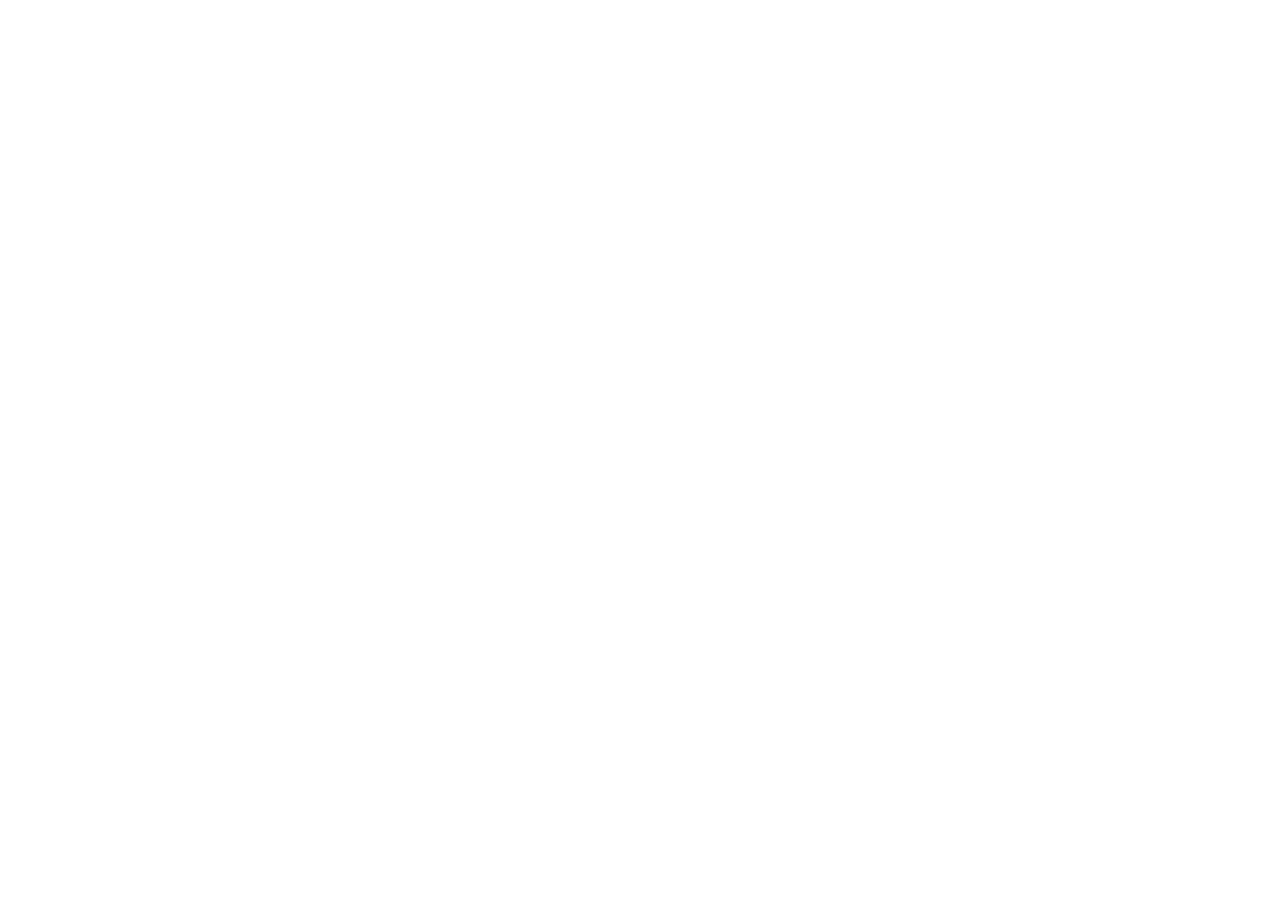
==== index.html @ 259b8354 "初始化文件" ====
<!DOCTYPE html>
<html lang="en">
<head>
    <meta charset="UTF-8">
    <meta http-equiv="X-UA-Compatible" content="IE=edge">
    <meta name="viewport" content="width=device-width, initial-scale=1.0">
    <title>大事件首页</title>
</head>
<body>
    
</body>
</html>
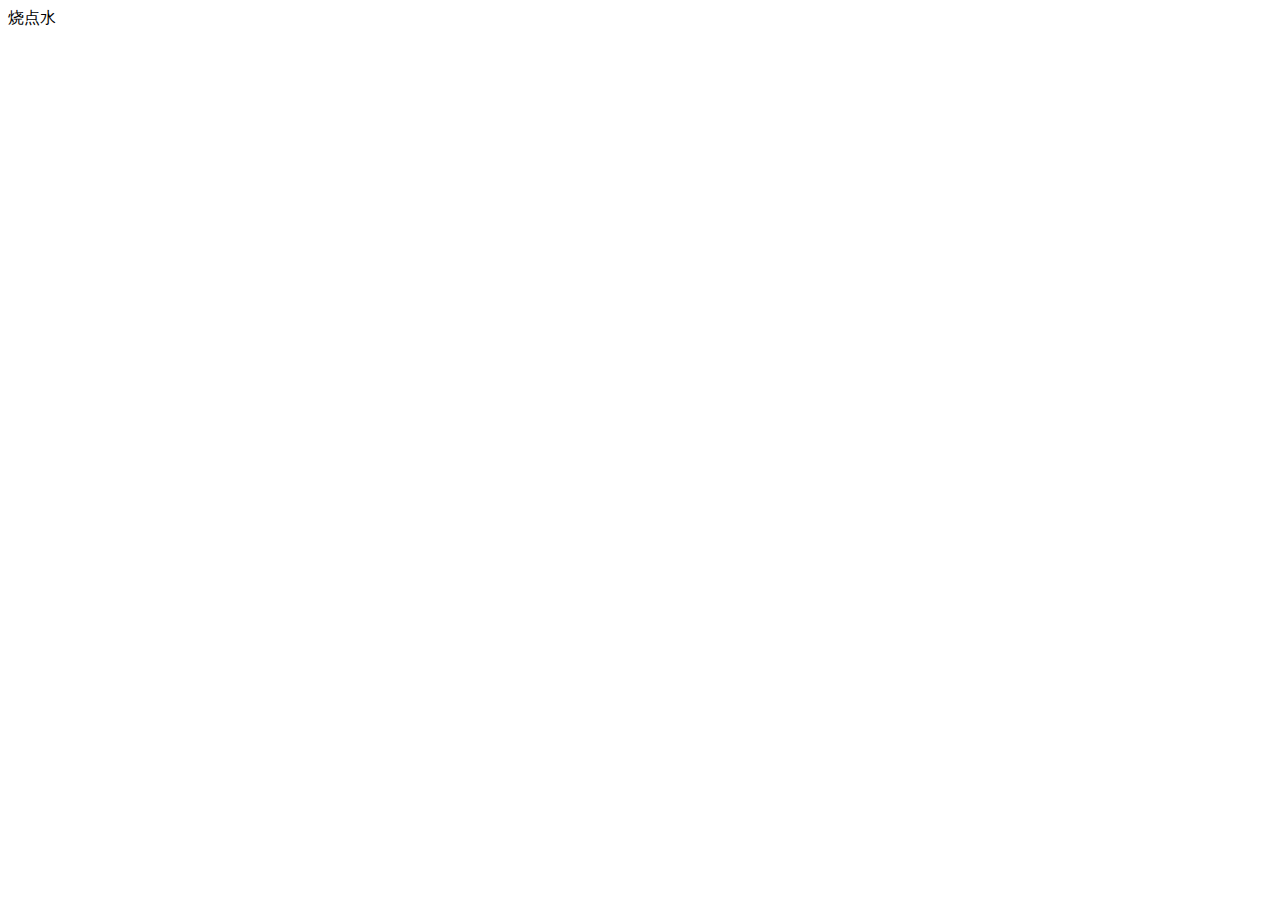
==== commit 0a8c9e74: "我的登录注册功能做完了" ====
--- a/index.html
+++ b/index.html
@@ -7,6 +7,6 @@
     <title>大事件首页</title>
 </head>
 <body>
-    
+    烧点水
 </body>
 </html>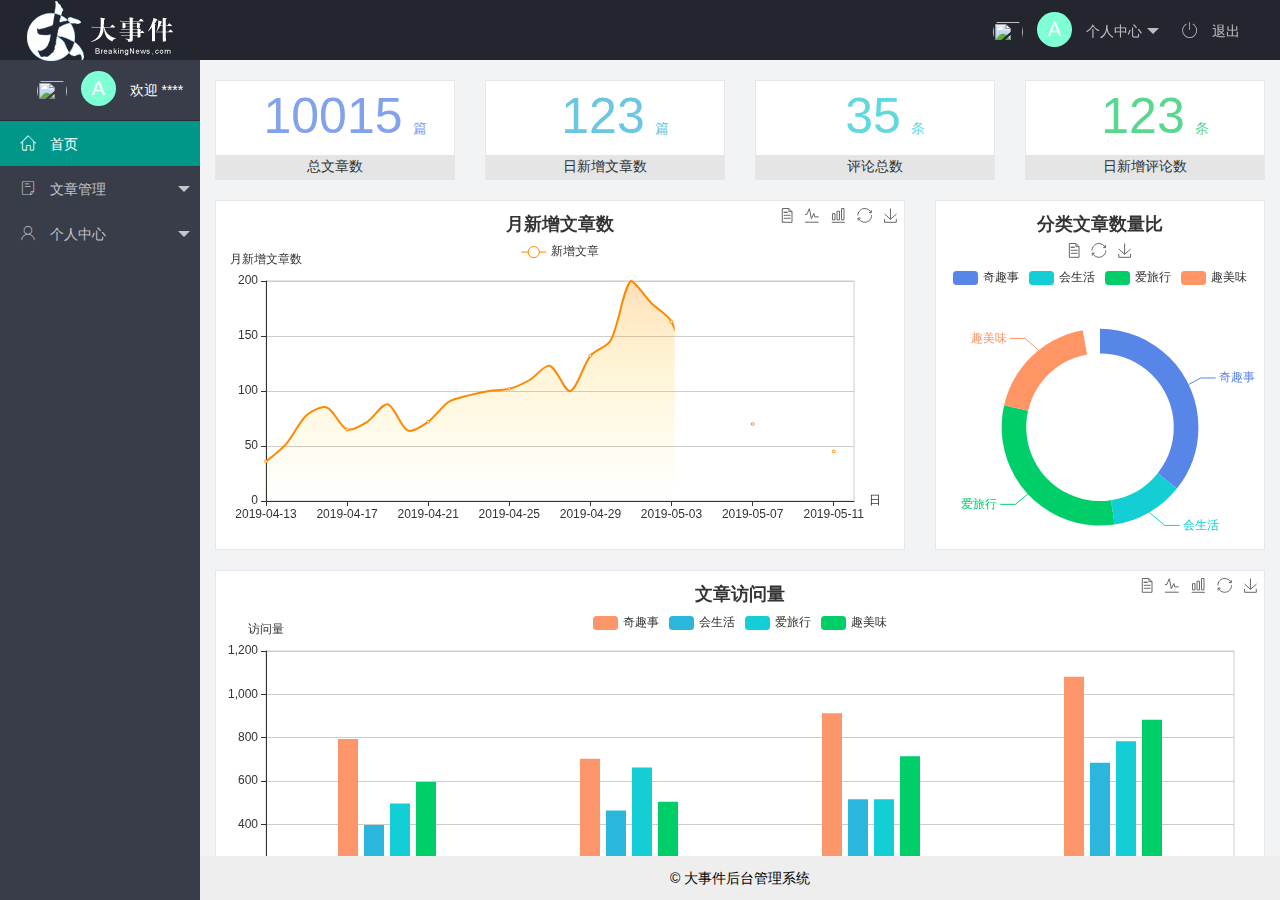
==== commit d4bba116: "我的首页功能做完了" ====
--- a/index.html
+++ b/index.html
@@ -1,12 +1,110 @@
 <!DOCTYPE html>
 <html lang="en">
+
 <head>
     <meta charset="UTF-8">
     <meta http-equiv="X-UA-Compatible" content="IE=edge">
     <meta name="viewport" content="width=device-width, initial-scale=1.0">
     <title>大事件首页</title>
+    <!-- 引入本地的layui的CSS -->
+    <link rel="stylesheet" href="/assets/lib/layui/css/layui.css" />
+    <!-- 引入index.css -->
+    <link rel="stylesheet" href="/assets/css/index.css" />
+    <!-- 引入图标字体库 -->
+    <link rel="stylesheet" href="/assets/fonts/iconfont.css">
 </head>
+
 <body>
-    烧点水
+    <div class="layui-layout layui-layout-admin">
+        <div class="layui-header">
+            <div class="layui-logo layui-hide-xs">
+                <img src="/assets/images/logo.png" alt="">
+            </div>
+            <!-- 头部区域（可配合layui 已有的水平导航） -->
+            <ul class="layui-nav layui-layout-right">
+                <li class="layui-nav-item layui-hide layui-show-md-inline-block">
+                    <a href="javascript:;" class="user_info">
+                        <img src="//tva1.sinaimg.cn/crop.0.0.118.118.180/5db11ff4gw1e77d3nqrv8j203b03cweg.jpg"
+                            class="layui-nav-img">
+                        <span class="text_avatar">A</span>
+                        个人中心
+                    </a>
+                    <dl class="layui-nav-child">
+                        <dd><a href="">基本资料</a></dd>
+                        <dd><a href="">更换头像</a></dd>
+                        <dd><a href="">重置密码</a></dd>
+                    </dl>
+                </li>
+                <li class="layui-nav-item" lay-header-event="menuRight" lay-unselect>
+                    <a href="javascript:;" id="btnLogout">
+                        <span class="iconfont icon-tuichu"></span>
+                        退出
+                    </a>
+                </li>
+            </ul>
+        </div>
+<!-- 下方区域 -->
+        <div class="layui-side layui-bg-black">
+            <div class="layui-side-scroll">
+                <div href="javascript:;" class="user_info">
+                    <img src="//tva1.sinaimg.cn/crop.0.0.118.118.180/5db11ff4gw1e77d3nqrv8j203b03cweg.jpg"
+                        class="layui-nav-img">
+                    <span class="text_avatar">A</span>
+                    <span id="welcome">欢迎 ****</span>
+                </div>
+                <!-- 左侧导航区域（可配合layui已有的垂直导航） -->
+                <ul class="layui-nav layui-nav-tree" lay-shrink="all" lay-filter="test">
+                    
+                    <li class="layui-nav-item layui-this">
+                        <a href="javascript:;">
+                            <span class="iconfont icon-home"></span> 
+                            首页
+                        </a>
+                    </li>
+                    <li class="layui-nav-item">
+                        <a class="" href="javascript:;">
+                            <span class="iconfont icon-16"></span>
+                             文章管理</a>
+                        <dl class="layui-nav-child">
+                            <dd><a href="javascript:;"><i class="layui-icon layui-icon-app"></i>文章类别</a></dd>
+                            <dd><a href="javascript:;"><i class="layui-icon layui-icon-app"></i>文章列表</a></dd>
+                            <dd><a href="javascript:;"><i class="layui-icon layui-icon-app"></i>发布文章</a></dd>
+                        </dl>
+                    </li>
+                    <li class="layui-nav-item">
+                        <a href="javascript:;">
+                            <span class="iconfont icon-user"></span>
+                            个人中心
+                        </a>
+                        <dl class="layui-nav-child">
+                            <dd><a href="javascript:;">
+                                <i class="layui-icon layui-icon-app"></i>
+                                基本资料</a></dd>
+                            <dd><a href="javascript:;"><i class="layui-icon layui-icon-app"></i>更换头像</a></dd>
+                            <dd><a href=""><i class="layui-icon layui-icon-app"></i>重置密码</a></dd>
+                        </dl>
+                    </li>
+                </ul>
+            </div>
+        </div>
+
+        <div class="layui-body">
+            <!-- 内容主体区域 -->
+            <iframe name="fm" src="/home/dashboard.html" frameborder="0"></iframe>
+        </div>
+
+        <div class="layui-footer">
+            <!-- 底部固定区域 -->
+            © 大事件后台管理系统
+        </div>
+    </div>
 </body>
+<!-- 引入jqery -->
+<script src="/assets/lib/jquery.js"></script>
+<!-- 引入baseAPI -->
+<script src="/assets/js/baseAPI.js"></script>
+<!-- 引入layui的js -->
+<script src="/assets/lib/layui/layui.all.js"></script>
+<!-- 引入index.js文件 -->
+<script src="/assets/js/index.js"></script>
 </html>--- a/assets/lib/layui/css/layui.css
+++ b/assets/lib/layui/css/layui.css
@@ -0,0 +1,2 @@
+/** layui-v2.5.5 MIT License By https://www.layui.com */
+ .layui-inline,img{display:inline-block;vertical-align:middle}h1,h2,h3,h4,h5,h6{font-weight:400}.layui-edge,.layui-header,.layui-inline,.layui-main{position:relative}.layui-body,.layui-edge,.layui-elip{overflow:hidden}.layui-btn,.layui-edge,.layui-inline,img{vertical-align:middle}.layui-btn,.layui-disabled,.layui-icon,.layui-unselect{-moz-user-select:none;-webkit-user-select:none;-ms-user-select:none}.layui-elip,.layui-form-checkbox span,.layui-form-pane .layui-form-label{text-overflow:ellipsis;white-space:nowrap}.layui-breadcrumb,.layui-tree-btnGroup{visibility:hidden}blockquote,body,button,dd,div,dl,dt,form,h1,h2,h3,h4,h5,h6,input,li,ol,p,pre,td,textarea,th,ul{margin:0;padding:0;-webkit-tap-highlight-color:rgba(0,0,0,0)}a:active,a:hover{outline:0}img{border:none}li{list-style:none}table{border-collapse:collapse;border-spacing:0}h4,h5,h6{font-size:100%}button,input,optgroup,option,select,textarea{font-family:inherit;font-size:inherit;font-style:inherit;font-weight:inherit;outline:0}pre{white-space:pre-wrap;white-space:-moz-pre-wrap;white-space:-pre-wrap;white-space:-o-pre-wrap;word-wrap:break-word}body{line-height:24px;font:14px Helvetica Neue,Helvetica,PingFang SC,Tahoma,Arial,sans-serif}hr{height:1px;margin:10px 0;border:0;clear:both}a{color:#333;text-decoration:none}a:hover{color:#777}a cite{font-style:normal;*cursor:pointer}.layui-border-box,.layui-border-box *{box-sizing:border-box}.layui-box,.layui-box *{box-sizing:content-box}.layui-clear{clear:both;*zoom:1}.layui-clear:after{content:'\20';clear:both;*zoom:1;display:block;height:0}.layui-inline{*display:inline;*zoom:1}.layui-edge{display:inline-block;width:0;height:0;border-width:6px;border-style:dashed;border-color:transparent}.layui-edge-top{top:-4px;border-bottom-color:#999;border-bottom-style:solid}.layui-edge-right{border-left-color:#999;border-left-style:solid}.layui-edge-bottom{top:2px;border-top-color:#999;border-top-style:solid}.layui-edge-left{border-right-color:#999;border-right-style:solid}.layui-disabled,.layui-disabled:hover{color:#d2d2d2!important;cursor:not-allowed!important}.layui-circle{border-radius:100%}.layui-show{display:block!important}.layui-hide{display:none!important}@font-face{font-family:layui-icon;src:url(../font/iconfont.eot?v=250);src:url(../font/iconfont.eot?v=250#iefix) format('embedded-opentype'),url(../font/iconfont.woff2?v=250) format('woff2'),url(../font/iconfont.woff?v=250) format('woff'),url(../font/iconfont.ttf?v=250) format('truetype'),url(../font/iconfont.svg?v=250#layui-icon) format('svg')}.layui-icon{font-family:layui-icon!important;font-size:16px;font-style:normal;-webkit-font-smoothing:antialiased;-moz-osx-font-smoothing:grayscale}.layui-icon-reply-fill:before{content:"\e611"}.layui-icon-set-fill:before{content:"\e614"}.layui-icon-menu-fill:before{content:"\e60f"}.layui-icon-search:before{content:"\e615"}.layui-icon-share:before{content:"\e641"}.layui-icon-set-sm:before{content:"\e620"}.layui-icon-engine:before{content:"\e628"}.layui-icon-close:before{content:"\1006"}.layui-icon-close-fill:before{content:"\1007"}.layui-icon-chart-screen:before{content:"\e629"}.layui-icon-star:before{content:"\e600"}.layui-icon-circle-dot:before{content:"\e617"}.layui-icon-chat:before{content:"\e606"}.layui-icon-release:before{content:"\e609"}.layui-icon-list:before{content:"\e60a"}.layui-icon-chart:before{content:"\e62c"}.layui-icon-ok-circle:before{content:"\1005"}.layui-icon-layim-theme:before{content:"\e61b"}.layui-icon-table:before{content:"\e62d"}.layui-icon-right:before{content:"\e602"}.layui-icon-left:before{content:"\e603"}.layui-icon-cart-simple:before{content:"\e698"}.layui-icon-face-cry:before{content:"\e69c"}.layui-icon-face-smile:before{content:"\e6af"}.layui-icon-survey:before{content:"\e6b2"}.layui-icon-tree:before{content:"\e62e"}.layui-icon-upload-circle:before{content:"\e62f"}.layui-icon-add-circle:before{content:"\e61f"}.layui-icon-download-circle:before{content:"\e601"}.layui-icon-templeate-1:before{content:"\e630"}.layui-icon-util:before{content:"\e631"}.layui-icon-face-surprised:before{content:"\e664"}.layui-icon-edit:before{content:"\e642"}.layui-icon-speaker:before{content:"\e645"}.layui-icon-down:before{content:"\e61a"}.layui-icon-file:before{content:"\e621"}.layui-icon-layouts:before{content:"\e632"}.layui-icon-rate-half:before{content:"\e6c9"}.layui-icon-add-circle-fine:before{content:"\e608"}.layui-icon-prev-circle:before{content:"\e633"}.layui-icon-read:before{content:"\e705"}.layui-icon-404:before{content:"\e61c"}.layui-icon-carousel:before{content:"\e634"}.layui-icon-help:before{content:"\e607"}.layui-icon-code-circle:before{content:"\e635"}.layui-icon-water:before{content:"\e636"}.layui-icon-username:before{content:"\e66f"}.layui-icon-find-fill:before{content:"\e670"}.layui-icon-about:before{content:"\e60b"}.layui-icon-location:before{content:"\e715"}.layui-icon-up:before{content:"\e619"}.layui-icon-pause:before{content:"\e651"}.layui-icon-date:before{content:"\e637"}.layui-icon-layim-uploadfile:before{content:"\e61d"}.layui-icon-delete:before{content:"\e640"}.layui-icon-play:before{content:"\e652"}.layui-icon-top:before{content:"\e604"}.layui-icon-friends:before{content:"\e612"}.layui-icon-refresh-3:before{content:"\e9aa"}.layui-icon-ok:before{content:"\e605"}.layui-icon-layer:before{content:"\e638"}.layui-icon-face-smile-fine:before{content:"\e60c"}.layui-icon-dollar:before{content:"\e659"}.layui-icon-group:before{content:"\e613"}.layui-icon-layim-download:before{content:"\e61e"}.layui-icon-picture-fine:before{content:"\e60d"}.layui-icon-link:before{content:"\e64c"}.layui-icon-diamond:before{content:"\e735"}.layui-icon-log:before{content:"\e60e"}.layui-icon-rate-solid:before{content:"\e67a"}.layui-icon-fonts-del:before{content:"\e64f"}.layui-icon-unlink:before{content:"\e64d"}.layui-icon-fonts-clear:before{content:"\e639"}.layui-icon-triangle-r:before{content:"\e623"}.layui-icon-circle:before{content:"\e63f"}.layui-icon-radio:before{content:"\e643"}.layui-icon-align-center:before{content:"\e647"}.layui-icon-align-right:before{content:"\e648"}.layui-icon-align-left:before{content:"\e649"}.layui-icon-loading-1:before{content:"\e63e"}.layui-icon-return:before{content:"\e65c"}.layui-icon-fonts-strong:before{content:"\e62b"}.layui-icon-upload:before{content:"\e67c"}.layui-icon-dialogue:before{content:"\e63a"}.layui-icon-video:before{content:"\e6ed"}.layui-icon-headset:before{content:"\e6fc"}.layui-icon-cellphone-fine:before{content:"\e63b"}.layui-icon-add-1:before{content:"\e654"}.layui-icon-face-smile-b:before{content:"\e650"}.layui-icon-fonts-html:before{content:"\e64b"}.layui-icon-form:before{content:"\e63c"}.layui-icon-cart:before{content:"\e657"}.layui-icon-camera-fill:before{content:"\e65d"}.layui-icon-tabs:before{content:"\e62a"}.layui-icon-fonts-code:before{content:"\e64e"}.layui-icon-fire:before{content:"\e756"}.layui-icon-set:before{content:"\e716"}.layui-icon-fonts-u:before{content:"\e646"}.layui-icon-triangle-d:before{content:"\e625"}.layui-icon-tips:before{content:"\e702"}.layui-icon-picture:before{content:"\e64a"}.layui-icon-more-vertical:before{content:"\e671"}.layui-icon-flag:before{content:"\e66c"}.layui-icon-loading:before{content:"\e63d"}.layui-icon-fonts-i:before{content:"\e644"}.layui-icon-refresh-1:before{content:"\e666"}.layui-icon-rmb:before{content:"\e65e"}.layui-icon-home:before{content:"\e68e"}.layui-icon-user:before{content:"\e770"}.layui-icon-notice:before{content:"\e667"}.layui-icon-login-weibo:before{content:"\e675"}.layui-icon-voice:before{content:"\e688"}.layui-icon-upload-drag:before{content:"\e681"}.layui-icon-login-qq:before{content:"\e676"}.layui-icon-snowflake:before{content:"\e6b1"}.layui-icon-file-b:before{content:"\e655"}.layui-icon-template:before{content:"\e663"}.layui-icon-auz:before{content:"\e672"}.layui-icon-console:before{content:"\e665"}.layui-icon-app:before{content:"\e653"}.layui-icon-prev:before{content:"\e65a"}.layui-icon-website:before{content:"\e7ae"}.layui-icon-next:before{content:"\e65b"}.layui-icon-component:before{content:"\e857"}.layui-icon-more:before{content:"\e65f"}.layui-icon-login-wechat:before{content:"\e677"}.layui-icon-shrink-right:before{content:"\e668"}.layui-icon-spread-left:before{content:"\e66b"}.layui-icon-camera:before{content:"\e660"}.layui-icon-note:before{content:"\e66e"}.layui-icon-refresh:before{content:"\e669"}.layui-icon-female:before{content:"\e661"}.layui-icon-male:before{content:"\e662"}.layui-icon-password:before{content:"\e673"}.layui-icon-senior:before{content:"\e674"}.layui-icon-theme:before{content:"\e66a"}.layui-icon-tread:before{content:"\e6c5"}.layui-icon-praise:before{content:"\e6c6"}.layui-icon-star-fill:before{content:"\e658"}.layui-icon-rate:before{content:"\e67b"}.layui-icon-template-1:before{content:"\e656"}.layui-icon-vercode:before{content:"\e679"}.layui-icon-cellphone:before{content:"\e678"}.layui-icon-screen-full:before{content:"\e622"}.layui-icon-screen-restore:before{content:"\e758"}.layui-icon-cols:before{content:"\e610"}.layui-icon-export:before{content:"\e67d"}.layui-icon-print:before{content:"\e66d"}.layui-icon-slider:before{content:"\e714"}.layui-icon-addition:before{content:"\e624"}.layui-icon-subtraction:before{content:"\e67e"}.layui-icon-service:before{content:"\e626"}.layui-icon-transfer:before{content:"\e691"}.layui-main{width:1140px;margin:0 auto}.layui-header{z-index:1000;height:60px}.layui-header a:hover{transition:all .5s;-webkit-transition:all .5s}.layui-side{position:fixed;left:0;top:0;bottom:0;z-index:999;width:200px;overflow-x:hidden}.layui-side-scroll{position:relative;width:220px;height:100%;overflow-x:hidden}.layui-body{position:absolute;left:200px;right:0;top:0;bottom:0;z-index:998;width:auto;overflow-y:auto;box-sizing:border-box}.layui-layout-body{overflow:hidden}.layui-layout-admin .layui-header{background-color:#23262E}.layui-layout-admin .layui-side{top:60px;width:200px;overflow-x:hidden}.layui-layout-admin .layui-body{position:fixed;top:60px;bottom:44px}.layui-layout-admin .layui-main{width:auto;margin:0 15px}.layui-layout-admin .layui-footer{position:fixed;left:200px;right:0;bottom:0;height:44px;line-height:44px;padding:0 15px;background-color:#eee}.layui-layout-admin .layui-logo{position:absolute;left:0;top:0;width:200px;height:100%;line-height:60px;text-align:center;color:#009688;font-size:16px}.layui-layout-admin .layui-header .layui-nav{background:0 0}.layui-layout-left{position:absolute!important;left:200px;top:0}.layui-layout-right{position:absolute!important;right:0;top:0}.layui-container{position:relative;margin:0 auto;padding:0 15px;box-sizing:border-box}.layui-fluid{position:relative;margin:0 auto;padding:0 15px}.layui-row:after,.layui-row:before{content:'';display:block;clear:both}.layui-col-lg1,.layui-col-lg10,.layui-col-lg11,.layui-col-lg12,.layui-col-lg2,.layui-col-lg3,.layui-col-lg4,.layui-col-lg5,.layui-col-lg6,.layui-col-lg7,.layui-col-lg8,.layui-col-lg9,.layui-col-md1,.layui-col-md10,.layui-col-md11,.layui-col-md12,.layui-col-md2,.layui-col-md3,.layui-col-md4,.layui-col-md5,.layui-col-md6,.layui-col-md7,.layui-col-md8,.layui-col-md9,.layui-col-sm1,.layui-col-sm10,.layui-col-sm11,.layui-col-sm12,.layui-col-sm2,.layui-col-sm3,.layui-col-sm4,.layui-col-sm5,.layui-col-sm6,.layui-col-sm7,.layui-col-sm8,.layui-col-sm9,.layui-col-xs1,.layui-col-xs10,.layui-col-xs11,.layui-col-xs12,.layui-col-xs2,.layui-col-xs3,.layui-col-xs4,.layui-col-xs5,.layui-col-xs6,.layui-col-xs7,.layui-col-xs8,.layui-col-xs9{position:relative;display:block;box-sizing:border-box}.layui-col-xs1,.layui-col-xs10,.layui-col-xs11,.layui-col-xs12,.layui-col-xs2,.layui-col-xs3,.layui-col-xs4,.layui-col-xs5,.layui-col-xs6,.layui-col-xs7,.layui-col-xs8,.layui-col-xs9{float:left}.layui-col-xs1{width:8.33333333%}.layui-col-xs2{width:16.66666667%}.layui-col-xs3{width:25%}.layui-col-xs4{width:33.33333333%}.layui-col-xs5{width:41.66666667%}.layui-col-xs6{width:50%}.layui-col-xs7{width:58.33333333%}.layui-col-xs8{width:66.66666667%}.layui-col-xs9{width:75%}.layui-col-xs10{width:83.33333333%}.layui-col-xs11{width:91.66666667%}.layui-col-xs12{width:100%}.layui-col-xs-offset1{margin-left:8.33333333%}.layui-col-xs-offset2{margin-left:16.66666667%}.layui-col-xs-offset3{margin-left:25%}.layui-col-xs-offset4{margin-left:33.33333333%}.layui-col-xs-offset5{margin-left:41.66666667%}.layui-col-xs-offset6{margin-left:50%}.layui-col-xs-offset7{margin-left:58.33333333%}.layui-col-xs-offset8{margin-left:66.66666667%}.layui-col-xs-offset9{margin-left:75%}.layui-col-xs-offset10{margin-left:83.33333333%}.layui-col-xs-offset11{margin-left:91.66666667%}.layui-col-xs-offset12{margin-left:100%}@media screen and (max-width:768px){.layui-hide-xs{display:none!important}.layui-show-xs-block{display:block!important}.layui-show-xs-inline{display:inline!important}.layui-show-xs-inline-block{display:inline-block!important}}@media screen and (min-width:768px){.layui-container{width:750px}.layui-hide-sm{display:none!important}.layui-show-sm-block{display:block!important}.layui-show-sm-inline{display:inline!important}.layui-show-sm-inline-block{display:inline-block!important}.layui-col-sm1,.layui-col-sm10,.layui-col-sm11,.layui-col-sm12,.layui-col-sm2,.layui-col-sm3,.layui-col-sm4,.layui-col-sm5,.layui-col-sm6,.layui-col-sm7,.layui-col-sm8,.layui-col-sm9{float:left}.layui-col-sm1{width:8.33333333%}.layui-col-sm2{width:16.66666667%}.layui-col-sm3{width:25%}.layui-col-sm4{width:33.33333333%}.layui-col-sm5{width:41.66666667%}.layui-col-sm6{width:50%}.layui-col-sm7{width:58.33333333%}.layui-col-sm8{width:66.66666667%}.layui-col-sm9{width:75%}.layui-col-sm10{width:83.33333333%}.layui-col-sm11{width:91.66666667%}.layui-col-sm12{width:100%}.layui-col-sm-offset1{margin-left:8.33333333%}.layui-col-sm-offset2{margin-left:16.66666667%}.layui-col-sm-offset3{margin-left:25%}.layui-col-sm-offset4{margin-left:33.33333333%}.layui-col-sm-offset5{margin-left:41.66666667%}.layui-col-sm-offset6{margin-left:50%}.layui-col-sm-offset7{margin-left:58.33333333%}.layui-col-sm-offset8{margin-left:66.66666667%}.layui-col-sm-offset9{margin-left:75%}.layui-col-sm-offset10{margin-left:83.33333333%}.layui-col-sm-offset11{margin-left:91.66666667%}.layui-col-sm-offset12{margin-left:100%}}@media screen and (min-width:992px){.layui-container{width:970px}.layui-hide-md{display:none!important}.layui-show-md-block{display:block!important}.layui-show-md-inline{display:inline!important}.layui-show-md-inline-block{display:inline-block!important}.layui-col-md1,.layui-col-md10,.layui-col-md11,.layui-col-md12,.layui-col-md2,.layui-col-md3,.layui-col-md4,.layui-col-md5,.layui-col-md6,.layui-col-md7,.layui-col-md8,.layui-col-md9{float:left}.layui-col-md1{width:8.33333333%}.layui-col-md2{width:16.66666667%}.layui-col-md3{width:25%}.layui-col-md4{width:33.33333333%}.layui-col-md5{width:41.66666667%}.layui-col-md6{width:50%}.layui-col-md7{width:58.33333333%}.layui-col-md8{width:66.66666667%}.layui-col-md9{width:75%}.layui-col-md10{width:83.33333333%}.layui-col-md11{width:91.66666667%}.layui-col-md12{width:100%}.layui-col-md-offset1{margin-left:8.33333333%}.layui-col-md-offset2{margin-left:16.66666667%}.layui-col-md-offset3{margin-left:25%}.layui-col-md-offset4{margin-left:33.33333333%}.layui-col-md-offset5{margin-left:41.66666667%}.layui-col-md-offset6{margin-left:50%}.layui-col-md-offset7{margin-left:58.33333333%}.layui-col-md-offset8{margin-left:66.66666667%}.layui-col-md-offset9{margin-left:75%}.layui-col-md-offset10{margin-left:83.33333333%}.layui-col-md-offset11{margin-left:91.66666667%}.layui-col-md-offset12{margin-left:100%}}@media screen and (min-width:1200px){.layui-container{width:1170px}.layui-hide-lg{display:none!important}.layui-show-lg-block{display:block!important}.layui-show-lg-inline{display:inline!important}.layui-show-lg-inline-block{display:inline-block!important}.layui-col-lg1,.layui-col-lg10,.layui-col-lg11,.layui-col-lg12,.layui-col-lg2,.layui-col-lg3,.layui-col-lg4,.layui-col-lg5,.layui-col-lg6,.layui-col-lg7,.layui-col-lg8,.layui-col-lg9{float:left}.layui-col-lg1{width:8.33333333%}.layui-col-lg2{width:16.66666667%}.layui-col-lg3{width:25%}.layui-col-lg4{width:33.33333333%}.layui-col-lg5{width:41.66666667%}.layui-col-lg6{width:50%}.layui-col-lg7{width:58.33333333%}.layui-col-lg8{width:66.66666667%}.layui-col-lg9{width:75%}.layui-col-lg10{width:83.33333333%}.layui-col-lg11{width:91.66666667%}.layui-col-lg12{width:100%}.layui-col-lg-offset1{margin-left:8.33333333%}.layui-col-lg-offset2{margin-left:16.66666667%}.layui-col-lg-offset3{margin-left:25%}.layui-col-lg-offset4{margin-left:33.33333333%}.layui-col-lg-offset5{margin-left:41.66666667%}.layui-col-lg-offset6{margin-left:50%}.layui-col-lg-offset7{margin-left:58.33333333%}.layui-col-lg-offset8{margin-left:66.66666667%}.layui-col-lg-offset9{margin-left:75%}.layui-col-lg-offset10{margin-left:83.33333333%}.layui-col-lg-offset11{margin-left:91.66666667%}.layui-col-lg-offset12{margin-left:100%}}.layui-col-space1{margin:-.5px}.layui-col-space1>*{padding:.5px}.layui-col-space3{margin:-1.5px}.layui-col-space3>*{padding:1.5px}.layui-col-space5{margin:-2.5px}.layui-col-space5>*{padding:2.5px}.layui-col-space8{margin:-3.5px}.layui-col-space8>*{padding:3.5px}.layui-col-space10{margin:-5px}.layui-col-space10>*{padding:5px}.layui-col-space12{margin:-6px}.layui-col-space12>*{padding:6px}.layui-col-space15{margin:-7.5px}.layui-col-space15>*{padding:7.5px}.layui-col-space18{margin:-9px}.layui-col-space18>*{padding:9px}.layui-col-space20{margin:-10px}.layui-col-space20>*{padding:10px}.layui-col-space22{margin:-11px}.layui-col-space22>*{padding:11px}.layui-col-space25{margin:-12.5px}.layui-col-space25>*{padding:12.5px}.layui-col-space30{margin:-15px}.layui-col-space30>*{padding:15px}.layui-btn,.layui-input,.layui-select,.layui-textarea,.layui-upload-button{outline:0;-webkit-appearance:none;transition:all .3s;-webkit-transition:all .3s;box-sizing:border-box}.layui-elem-quote{margin-bottom:10px;padding:15px;line-height:22px;border-left:5px solid #009688;border-radius:0 2px 2px 0;background-color:#f2f2f2}.layui-quote-nm{border-style:solid;border-width:1px 1px 1px 5px;background:0 0}.layui-elem-field{margin-bottom:10px;padding:0;border-width:1px;border-style:solid}.layui-elem-field legend{margin-left:20px;padding:0 10px;font-size:20px;font-weight:300}.layui-field-title{margin:10px 0 20px;border-width:1px 0 0}.layui-field-box{padding:10px 15px}.layui-field-title .layui-field-box{padding:10px 0}.layui-progress{position:relative;height:6px;border-radius:20px;background-color:#e2e2e2}.layui-progress-bar{position:absolute;left:0;top:0;width:0;max-width:100%;height:6px;border-radius:20px;text-align:right;background-color:#5FB878;transition:all .3s;-webkit-transition:all .3s}.layui-progress-big,.layui-progress-big .layui-progress-bar{height:18px;line-height:18px}.layui-progress-text{position:relative;top:-20px;line-height:18px;font-size:12px;color:#666}.layui-progress-big .layui-progress-text{position:static;padding:0 10px;color:#fff}.layui-collapse{border-width:1px;border-style:solid;border-radius:2px}.layui-colla-content,.layui-colla-item{border-top-width:1px;border-top-style:solid}.layui-colla-item:first-child{border-top:none}.layui-colla-title{position:relative;height:42px;line-height:42px;padding:0 15px 0 35px;color:#333;background-color:#f2f2f2;cursor:pointer;font-size:14px;overflow:hidden}.layui-colla-content{display:none;padding:10px 15px;line-height:22px;color:#666}.layui-colla-icon{position:absolute;left:15px;top:0;font-size:14px}.layui-card{margin-bottom:15px;border-radius:2px;background-color:#fff;box-shadow:0 1px 2px 0 rgba(0,0,0,.05)}.layui-card:last-child{margin-bottom:0}.layui-card-header{position:relative;height:42px;line-height:42px;padding:0 15px;border-bottom:1px solid #f6f6f6;color:#333;border-radius:2px 2px 0 0;font-size:14px}.layui-bg-black,.layui-bg-blue,.layui-bg-cyan,.layui-bg-green,.layui-bg-orange,.layui-bg-red{color:#fff!important}.layui-card-body{position:relative;padding:10px 15px;line-height:24px}.layui-card-body[pad15]{padding:15px}.layui-card-body[pad20]{padding:20px}.layui-card-body .layui-table{margin:5px 0}.layui-card .layui-tab{margin:0}.layui-panel-window{position:relative;padding:15px;border-radius:0;border-top:5px solid #E6E6E6;background-color:#fff}.layui-auxiliar-moving{position:fixed;left:0;right:0;top:0;bottom:0;width:100%;height:100%;background:0 0;z-index:9999999999}.layui-form-label,.layui-form-mid,.layui-form-select,.layui-input-block,.layui-input-inline,.layui-textarea{position:relative}.layui-bg-red{background-color:#FF5722!important}.layui-bg-orange{background-color:#FFB800!important}.layui-bg-green{background-color:#009688!important}.layui-bg-cyan{background-color:#2F4056!important}.layui-bg-blue{background-color:#1E9FFF!important}.layui-bg-black{background-color:#393D49!important}.layui-bg-gray{background-color:#eee!important;color:#666!important}.layui-badge-rim,.layui-colla-content,.layui-colla-item,.layui-collapse,.layui-elem-field,.layui-form-pane .layui-form-item[pane],.layui-form-pane .layui-form-label,.layui-input,.layui-layedit,.layui-layedit-tool,.layui-quote-nm,.layui-select,.layui-tab-bar,.layui-tab-card,.layui-tab-title,.layui-tab-title .layui-this:after,.layui-textarea{border-color:#e6e6e6}.layui-timeline-item:before,hr{background-color:#e6e6e6}.layui-text{line-height:22px;font-size:14px;color:#666}.layui-text h1,.layui-text h2,.layui-text h3{font-weight:500;color:#333}.layui-text h1{font-size:30px}.layui-text h2{font-size:24px}.layui-text h3{font-size:18px}.layui-text a:not(.layui-btn){color:#01AAED}.layui-text a:not(.layui-btn):hover{text-decoration:underline}.layui-text ul{padding:5px 0 5px 15px}.layui-text ul li{margin-top:5px;list-style-type:disc}.layui-text em,.layui-word-aux{color:#999!important;padding:0 5px!important}.layui-btn{display:inline-block;height:38px;line-height:38px;padding:0 18px;background-color:#009688;color:#fff;white-space:nowrap;text-align:center;font-size:14px;border:none;border-radius:2px;cursor:pointer}.layui-btn:hover{opacity:.8;filter:alpha(opacity=80);color:#fff}.layui-btn:active{opacity:1;filter:alpha(opacity=100)}.layui-btn+.layui-btn{margin-left:10px}.layui-btn-container{font-size:0}.layui-btn-container .layui-btn{margin-right:10px;margin-bottom:10px}.layui-btn-container .layui-btn+.layui-btn{margin-left:0}.layui-table .layui-btn-container .layui-btn{margin-bottom:9px}.layui-btn-radius{border-radius:100px}.layui-btn .layui-icon{margin-right:3px;font-size:18px;vertical-align:bottom;vertical-align:middle\9}.layui-btn-primary{border:1px solid #C9C9C9;background-color:#fff;color:#555}.layui-btn-primary:hover{border-color:#009688;color:#333}.layui-btn-normal{background-color:#1E9FFF}.layui-btn-warm{background-color:#FFB800}.layui-btn-danger{background-color:#FF5722}.layui-btn-checked{background-color:#5FB878}.layui-btn-disabled,.layui-btn-disabled:active,.layui-btn-disabled:hover{border:1px solid #e6e6e6;background-color:#FBFBFB;color:#C9C9C9;cursor:not-allowed;opacity:1}.layui-btn-lg{height:44px;line-height:44px;padding:0 25px;font-size:16px}.layui-btn-sm{height:30px;line-height:30px;padding:0 10px;font-size:12px}.layui-btn-sm i{font-size:16px!important}.layui-btn-xs{height:22px;line-height:22px;padding:0 5px;font-size:12px}.layui-btn-xs i{font-size:14px!important}.layui-btn-group{display:inline-block;vertical-align:middle;font-size:0}.layui-btn-group .layui-btn{margin-left:0!important;margin-right:0!important;border-left:1px solid rgba(255,255,255,.5);border-radius:0}.layui-btn-group .layui-btn-primary{border-left:none}.layui-btn-group .layui-btn-primary:hover{border-color:#C9C9C9;color:#009688}.layui-btn-group .layui-btn:first-child{border-left:none;border-radius:2px 0 0 2px}.layui-btn-group .layui-btn-primary:first-child{border-left:1px solid #c9c9c9}.layui-btn-group .layui-btn:last-child{border-radius:0 2px 2px 0}.layui-btn-group .layui-btn+.layui-btn{margin-left:0}.layui-btn-group+.layui-btn-group{margin-left:10px}.layui-btn-fluid{width:100%}.layui-input,.layui-select,.layui-textarea{height:38px;line-height:1.3;line-height:38px\9;border-width:1px;border-style:solid;background-color:#fff;border-radius:2px}.layui-input::-webkit-input-placeholder,.layui-select::-webkit-input-placeholder,.layui-textarea::-webkit-input-placeholder{line-height:1.3}.layui-input,.layui-textarea{display:block;width:100%;padding-left:10px}.layui-input:hover,.layui-textarea:hover{border-color:#D2D2D2!important}.layui-input:focus,.layui-textarea:focus{border-color:#C9C9C9!important}.layui-textarea{min-height:100px;height:auto;line-height:20px;padding:6px 10px;resize:vertical}.layui-select{padding:0 10px}.layui-form input[type=checkbox],.layui-form input[type=radio],.layui-form select{display:none}.layui-form [lay-ignore]{display:initial}.layui-form-item{margin-bottom:15px;clear:both;*zoom:1}.layui-form-item:after{content:'\20';clear:both;*zoom:1;display:block;height:0}.layui-form-label{float:left;display:block;padding:9px 15px;width:80px;font-weight:400;line-height:20px;text-align:right}.layui-form-label-col{display:block;float:none;padding:9px 0;line-height:20px;text-align:left}.layui-form-item .layui-inline{margin-bottom:5px;margin-right:10px}.layui-input-block{margin-left:110px;min-height:36px}.layui-input-inline{display:inline-block;vertical-align:middle}.layui-form-item .layui-input-inline{float:left;width:190px;margin-right:10px}.layui-form-text .layui-input-inline{width:auto}.layui-form-mid{float:left;display:block;padding:9px 0!important;line-height:20px;margin-right:10px}.layui-form-danger+.layui-form-select .layui-input,.layui-form-danger:focus{border-color:#FF5722!important}.layui-form-select .layui-input{padding-right:30px;cursor:pointer}.layui-form-select .layui-edge{position:absolute;right:10px;top:50%;margin-top:-3px;cursor:pointer;border-width:6px;border-top-color:#c2c2c2;border-top-style:solid;transition:all .3s;-webkit-transition:all .3s}.layui-form-select dl{display:none;position:absolute;left:0;top:42px;padding:5px 0;z-index:899;min-width:100%;border:1px solid #d2d2d2;max-height:300px;overflow-y:auto;background-color:#fff;border-radius:2px;box-shadow:0 2px 4px rgba(0,0,0,.12);box-sizing:border-box}.layui-form-select dl dd,.layui-form-select dl dt{padding:0 10px;line-height:36px;white-space:nowrap;overflow:hidden;text-overflow:ellipsis}.layui-form-select dl dt{font-size:12px;color:#999}.layui-form-select dl dd{cursor:pointer}.layui-form-select dl dd:hover{background-color:#f2f2f2;-webkit-transition:.5s all;transition:.5s all}.layui-form-select .layui-select-group dd{padding-left:20px}.layui-form-select dl dd.layui-select-tips{padding-left:10px!important;color:#999}.layui-form-select dl dd.layui-this{background-color:#5FB878;color:#fff}.layui-form-checkbox,.layui-form-select dl dd.layui-disabled{background-color:#fff}.layui-form-selected dl{display:block}.layui-form-checkbox,.layui-form-checkbox *,.layui-form-switch{display:inline-block;vertical-align:middle}.layui-form-selected .layui-edge{margin-top:-9px;-webkit-transform:rotate(180deg);transform:rotate(180deg);margin-top:-3px\9}:root .layui-form-selected .layui-edge{margin-top:-9px\0/IE9}.layui-form-selectup dl{top:auto;bottom:42px}.layui-select-none{margin:5px 0;text-align:center;color:#999}.layui-select-disabled .layui-disabled{border-color:#eee!important}.layui-select-disabled .layui-edge{border-top-color:#d2d2d2}.layui-form-checkbox{position:relative;height:30px;line-height:30px;margin-right:10px;padding-right:30px;cursor:pointer;font-size:0;-webkit-transition:.1s linear;transition:.1s linear;box-sizing:border-box}.layui-form-checkbox span{padding:0 10px;height:100%;font-size:14px;border-radius:2px 0 0 2px;background-color:#d2d2d2;color:#fff;overflow:hidden}.layui-form-checkbox:hover span{background-color:#c2c2c2}.layui-form-checkbox i{position:absolute;right:0;top:0;width:30px;height:28px;border:1px solid #d2d2d2;border-left:none;border-radius:0 2px 2px 0;color:#fff;font-size:20px;text-align:center}.layui-form-checkbox:hover i{border-color:#c2c2c2;color:#c2c2c2}.layui-form-checked,.layui-form-checked:hover{border-color:#5FB878}.layui-form-checked span,.layui-form-checked:hover span{background-color:#5FB878}.layui-form-checked i,.layui-form-checked:hover i{color:#5FB878}.layui-form-item .layui-form-checkbox{margin-top:4px}.layui-form-checkbox[lay-skin=primary]{height:auto!important;line-height:normal!important;min-width:18px;min-height:18px;border:none!important;margin-right:0;padding-left:28px;padding-right:0;background:0 0}.layui-form-checkbox[lay-skin=primary] span{padding-left:0;padding-right:15px;line-height:18px;background:0 0;color:#666}.layui-form-checkbox[lay-skin=primary] i{right:auto;left:0;width:16px;height:16px;line-height:16px;border:1px solid #d2d2d2;font-size:12px;border-radius:2px;background-color:#fff;-webkit-transition:.1s linear;transition:.1s linear}.layui-form-checkbox[lay-skin=primary]:hover i{border-color:#5FB878;color:#fff}.layui-form-checked[lay-skin=primary] i{border-color:#5FB878!important;background-color:#5FB878;color:#fff}.layui-checkbox-disbaled[lay-skin=primary] span{background:0 0!important;color:#c2c2c2}.layui-checkbox-disbaled[lay-skin=primary]:hover i{border-color:#d2d2d2}.layui-form-item .layui-form-checkbox[lay-skin=primary]{margin-top:10px}.layui-form-switch{position:relative;height:22px;line-height:22px;min-width:35px;padding:0 5px;margin-top:8px;border:1px solid #d2d2d2;border-radius:20px;cursor:pointer;background-color:#fff;-webkit-transition:.1s linear;transition:.1s linear}.layui-form-switch i{position:absolute;left:5px;top:3px;width:16px;height:16px;border-radius:20px;background-color:#d2d2d2;-webkit-transition:.1s linear;transition:.1s linear}.layui-form-switch em{position:relative;top:0;width:25px;margin-left:21px;padding:0!important;text-align:center!important;color:#999!important;font-style:normal!important;font-size:12px}.layui-form-onswitch{border-color:#5FB878;background-color:#5FB878}.layui-checkbox-disbaled,.layui-checkbox-disbaled i{border-color:#e2e2e2!important}.layui-form-onswitch i{left:100%;margin-left:-21px;background-color:#fff}.layui-form-onswitch em{margin-left:5px;margin-right:21px;color:#fff!important}.layui-checkbox-disbaled span{background-color:#e2e2e2!important}.layui-checkbox-disbaled:hover i{color:#fff!important}[lay-radio]{display:none}.layui-form-radio,.layui-form-radio *{display:inline-block;vertical-align:middle}.layui-form-radio{line-height:28px;margin:6px 10px 0 0;padding-right:10px;cursor:pointer;font-size:0}.layui-form-radio *{font-size:14px}.layui-form-radio>i{margin-right:8px;font-size:22px;color:#c2c2c2}.layui-form-radio>i:hover,.layui-form-radioed>i{color:#5FB878}.layui-radio-disbaled>i{color:#e2e2e2!important}.layui-form-pane .layui-form-label{width:110px;padding:8px 15px;height:38px;line-height:20px;border-width:1px;border-style:solid;border-radius:2px 0 0 2px;text-align:center;background-color:#FBFBFB;overflow:hidden;box-sizing:border-box}.layui-form-pane .layui-input-inline{margin-left:-1px}.layui-form-pane .layui-input-block{margin-left:110px;left:-1px}.layui-form-pane .layui-input{border-radius:0 2px 2px 0}.layui-form-pane .layui-form-text .layui-form-label{float:none;width:100%;border-radius:2px;box-sizing:border-box;text-align:left}.layui-form-pane .layui-form-text .layui-input-inline{display:block;margin:0;top:-1px;clear:both}.layui-form-pane .layui-form-text .layui-input-block{margin:0;left:0;top:-1px}.layui-form-pane .layui-form-text .layui-textarea{min-height:100px;border-radius:0 0 2px 2px}.layui-form-pane .layui-form-checkbox{margin:4px 0 4px 10px}.layui-form-pane .layui-form-radio,.layui-form-pane .layui-form-switch{margin-top:6px;margin-left:10px}.layui-form-pane .layui-form-item[pane]{position:relative;border-width:1px;border-style:solid}.layui-form-pane .layui-form-item[pane] .layui-form-label{position:absolute;left:0;top:0;height:100%;border-width:0 1px 0 0}.layui-form-pane .layui-form-item[pane] .layui-input-inline{margin-left:110px}@media screen and (max-width:450px){.layui-form-item .layui-form-label{text-overflow:ellipsis;overflow:hidden;white-space:nowrap}.layui-form-item .layui-inline{display:block;margin-right:0;margin-bottom:20px;clear:both}.layui-form-item .layui-inline:after{content:'\20';clear:both;display:block;height:0}.layui-form-item .layui-input-inline{display:block;float:none;left:-3px;width:auto;margin:0 0 10px 112px}.layui-form-item .layui-input-inline+.layui-form-mid{margin-left:110px;top:-5px;padding:0}.layui-form-item .layui-form-checkbox{margin-right:5px;margin-bottom:5px}}.layui-layedit{border-width:1px;border-style:solid;border-radius:2px}.layui-layedit-tool{padding:3px 5px;border-bottom-width:1px;border-bottom-style:solid;font-size:0}.layedit-tool-fixed{position:fixed;top:0;border-top:1px solid #e2e2e2}.layui-layedit-tool .layedit-tool-mid,.layui-layedit-tool .layui-icon{display:inline-block;vertical-align:middle;text-align:center;font-size:14px}.layui-layedit-tool .layui-icon{position:relative;width:32px;height:30px;line-height:30px;margin:3px 5px;color:#777;cursor:pointer;border-radius:2px}.layui-layedit-tool .layui-icon:hover{color:#393D49}.layui-layedit-tool .layui-icon:active{color:#000}.layui-layedit-tool .layedit-tool-active{background-color:#e2e2e2;color:#000}.layui-layedit-tool .layui-disabled,.layui-layedit-tool .layui-disabled:hover{color:#d2d2d2;cursor:not-allowed}.layui-layedit-tool .layedit-tool-mid{width:1px;height:18px;margin:0 10px;background-color:#d2d2d2}.layedit-tool-html{width:50px!important;font-size:30px!important}.layedit-tool-b,.layedit-tool-code,.layedit-tool-help{font-size:16px!important}.layedit-tool-d,.layedit-tool-face,.layedit-tool-image,.layedit-tool-unlink{font-size:18px!important}.layedit-tool-image input{position:absolute;font-size:0;left:0;top:0;width:100%;height:100%;opacity:.01;filter:Alpha(opacity=1);cursor:pointer}.layui-layedit-iframe iframe{display:block;width:100%}#LAY_layedit_code{overflow:hidden}.layui-laypage{display:inline-block;*display:inline;*zoom:1;vertical-align:middle;margin:10px 0;font-size:0}.layui-laypage>a:first-child,.layui-laypage>a:first-child em{border-radius:2px 0 0 2px}.layui-laypage>a:last-child,.layui-laypage>a:last-child em{border-radius:0 2px 2px 0}.layui-laypage>:first-child{margin-left:0!important}.layui-laypage>:last-child{margin-right:0!important}.layui-laypage a,.layui-laypage button,.layui-laypage input,.layui-laypage select,.layui-laypage span{border:1px solid #e2e2e2}.layui-laypage a,.layui-laypage span{display:inline-block;*display:inline;*zoom:1;vertical-align:middle;padding:0 15px;height:28px;line-height:28px;margin:0 -1px 5px 0;background-color:#fff;color:#333;font-size:12px}.layui-flow-more a *,.layui-laypage input,.layui-table-view select[lay-ignore]{display:inline-block}.layui-laypage a:hover{color:#009688}.layui-laypage em{font-style:normal}.layui-laypage .layui-laypage-spr{color:#999;font-weight:700}.layui-laypage a{text-decoration:none}.layui-laypage .layui-laypage-curr{position:relative}.layui-laypage .layui-laypage-curr em{position:relative;color:#fff}.layui-laypage .layui-laypage-curr .layui-laypage-em{position:absolute;left:-1px;top:-1px;padding:1px;width:100%;height:100%;background-color:#009688}.layui-laypage-em{border-radius:2px}.layui-laypage-next em,.layui-laypage-prev em{font-family:Sim sun;font-size:16px}.layui-laypage .layui-laypage-count,.layui-laypage .layui-laypage-limits,.layui-laypage .layui-laypage-refresh,.layui-laypage .layui-laypage-skip{margin-left:10px;margin-right:10px;padding:0;border:none}.layui-laypage .layui-laypage-limits,.layui-laypage .layui-laypage-refresh{vertical-align:top}.layui-laypage .layui-laypage-refresh i{font-size:18px;cursor:pointer}.layui-laypage select{height:22px;padding:3px;border-radius:2px;cursor:pointer}.layui-laypage .layui-laypage-skip{height:30px;line-height:30px;color:#999}.layui-laypage button,.layui-laypage input{height:30px;line-height:30px;border-radius:2px;vertical-align:top;background-color:#fff;box-sizing:border-box}.layui-laypage input{width:40px;margin:0 10px;padding:0 3px;text-align:center}.layui-laypage input:focus,.layui-laypage select:focus{border-color:#009688!important}.layui-laypage button{margin-left:10px;padding:0 10px;cursor:pointer}.layui-table,.layui-table-view{margin:10px 0}.layui-flow-more{margin:10px 0;text-align:center;color:#999;font-size:14px}.layui-flow-more a{height:32px;line-height:32px}.layui-flow-more a *{vertical-align:top}.layui-flow-more a cite{padding:0 20px;border-radius:3px;background-color:#eee;color:#333;font-style:normal}.layui-flow-more a cite:hover{opacity:.8}.layui-flow-more a i{font-size:30px;color:#737383}.layui-table{width:100%;background-color:#fff;color:#666}.layui-table tr{transition:all .3s;-webkit-transition:all .3s}.layui-table th{text-align:left;font-weight:400}.layui-table tbody tr:hover,.layui-table thead tr,.layui-table-click,.layui-table-header,.layui-table-hover,.layui-table-mend,.layui-table-patch,.layui-table-tool,.layui-table-total,.layui-table-total tr,.layui-table[lay-even] tr:nth-child(even){background-color:#f2f2f2}.layui-table td,.layui-table th,.layui-table-col-set,.layui-table-fixed-r,.layui-table-grid-down,.layui-table-header,.layui-table-page,.layui-table-tips-main,.layui-table-tool,.layui-table-total,.layui-table-view,.layui-table[lay-skin=line],.layui-table[lay-skin=row]{border-width:1px;border-style:solid;border-color:#e6e6e6}.layui-table td,.layui-table th{position:relative;padding:9px 15px;min-height:20px;line-height:20px;font-size:14px}.layui-table[lay-skin=line] td,.layui-table[lay-skin=line] th{border-width:0 0 1px}.layui-table[lay-skin=row] td,.layui-table[lay-skin=row] th{border-width:0 1px 0 0}.layui-table[lay-skin=nob] td,.layui-table[lay-skin=nob] th{border:none}.layui-table img{max-width:100px}.layui-table[lay-size=lg] td,.layui-table[lay-size=lg] th{padding:15px 30px}.layui-table-view .layui-table[lay-size=lg] .layui-table-cell{height:40px;line-height:40px}.layui-table[lay-size=sm] td,.layui-table[lay-size=sm] th{font-size:12px;padding:5px 10px}.layui-table-view .layui-table[lay-size=sm] .layui-table-cell{height:20px;line-height:20px}.layui-table[lay-data]{display:none}.layui-table-box{position:relative;overflow:hidden}.layui-table-view .layui-table{position:relative;width:auto;margin:0}.layui-table-view .layui-table[lay-skin=line]{border-width:0 1px 0 0}.layui-table-view .layui-table[lay-skin=row]{border-width:0 0 1px}.layui-table-view .layui-table td,.layui-table-view .layui-table th{padding:5px 0;border-top:none;border-left:none}.layui-table-view .layui-table th.layui-unselect .layui-table-cell span{cursor:pointer}.layui-table-view .layui-table td{cursor:default}.layui-table-view .layui-table td[data-edit=text]{cursor:text}.layui-table-view .layui-form-checkbox[lay-skin=primary] i{width:18px;height:18px}.layui-table-view .layui-form-radio{line-height:0;padding:0}.layui-table-view .layui-form-radio>i{margin:0;font-size:20px}.layui-table-init{position:absolute;left:0;top:0;width:100%;height:100%;text-align:center;z-index:110}.layui-table-init .layui-icon{position:absolute;left:50%;top:50%;margin:-15px 0 0 -15px;font-size:30px;color:#c2c2c2}.layui-table-header{border-width:0 0 1px;overflow:hidden}.layui-table-header .layui-table{margin-bottom:-1px}.layui-table-tool .layui-inline[lay-event]{position:relative;width:26px;height:26px;padding:5px;line-height:16px;margin-right:10px;text-align:center;color:#333;border:1px solid #ccc;cursor:pointer;-webkit-transition:.5s all;transition:.5s all}.layui-table-tool .layui-inline[lay-event]:hover{border:1px solid #999}.layui-table-tool-temp{padding-right:120px}.layui-table-tool-self{position:absolute;right:17px;top:10px}.layui-table-tool .layui-table-tool-self .layui-inline[lay-event]{margin:0 0 0 10px}.layui-table-tool-panel{position:absolute;top:29px;left:-1px;padding:5px 0;min-width:150px;min-height:40px;border:1px solid #d2d2d2;text-align:left;overflow-y:auto;background-color:#fff;box-shadow:0 2px 4px rgba(0,0,0,.12)}.layui-table-cell,.layui-table-tool-panel li{overflow:hidden;text-overflow:ellipsis;white-space:nowrap}.layui-table-tool-panel li{padding:0 10px;line-height:30px;-webkit-transition:.5s all;transition:.5s all}.layui-table-tool-panel li .layui-form-checkbox[lay-skin=primary]{width:100%;padding-left:28px}.layui-table-tool-panel li:hover{background-color:#f2f2f2}.layui-table-tool-panel li .layui-form-checkbox[lay-skin=primary] i{position:absolute;left:0;top:0}.layui-table-tool-panel li .layui-form-checkbox[lay-skin=primary] span{padding:0}.layui-table-tool .layui-table-tool-self .layui-table-tool-panel{left:auto;right:-1px}.layui-table-col-set{position:absolute;right:0;top:0;width:20px;height:100%;border-width:0 0 0 1px;background-color:#fff}.layui-table-sort{width:10px;height:20px;margin-left:5px;cursor:pointer!important}.layui-table-sort .layui-edge{position:absolute;left:5px;border-width:5px}.layui-table-sort .layui-table-sort-asc{top:3px;border-top:none;border-bottom-style:solid;border-bottom-color:#b2b2b2}.layui-table-sort .layui-table-sort-asc:hover{border-bottom-color:#666}.layui-table-sort .layui-table-sort-desc{bottom:5px;border-bottom:none;border-top-style:solid;border-top-color:#b2b2b2}.layui-table-sort .layui-table-sort-desc:hover{border-top-color:#666}.layui-table-sort[lay-sort=asc] .layui-table-sort-asc{border-bottom-color:#000}.layui-table-sort[lay-sort=desc] .layui-table-sort-desc{border-top-color:#000}.layui-table-cell{height:28px;line-height:28px;padding:0 15px;position:relative;box-sizing:border-box}.layui-table-cell .layui-form-checkbox[lay-skin=primary]{top:-1px;padding:0}.layui-table-cell .layui-table-link{color:#01AAED}.laytable-cell-checkbox,.laytable-cell-numbers,.laytable-cell-radio,.laytable-cell-space{padding:0;text-align:center}.layui-table-body{position:relative;overflow:auto;margin-right:-1px;margin-bottom:-1px}.layui-table-body .layui-none{line-height:26px;padding:15px;text-align:center;color:#999}.layui-table-fixed{position:absolute;left:0;top:0;z-index:101}.layui-table-fixed .layui-table-body{overflow:hidden}.layui-table-fixed-l{box-shadow:0 -1px 8px rgba(0,0,0,.08)}.layui-table-fixed-r{left:auto;right:-1px;border-width:0 0 0 1px;box-shadow:-1px 0 8px rgba(0,0,0,.08)}.layui-table-fixed-r .layui-table-header{position:relative;overflow:visible}.layui-table-mend{position:absolute;right:-49px;top:0;height:100%;width:50px}.layui-table-tool{position:relative;z-index:890;width:100%;min-height:50px;line-height:30px;padding:10px 15px;border-width:0 0 1px}.layui-table-tool .layui-btn-container{margin-bottom:-10px}.layui-table-page,.layui-table-total{border-width:1px 0 0;margin-bottom:-1px;overflow:hidden}.layui-table-page{position:relative;width:100%;padding:7px 7px 0;height:41px;font-size:12px;white-space:nowrap}.layui-table-page>div{height:26px}.layui-table-page .layui-laypage{margin:0}.layui-table-page .layui-laypage a,.layui-table-page .layui-laypage span{height:26px;line-height:26px;margin-bottom:10px;border:none;background:0 0}.layui-table-page .layui-laypage a,.layui-table-page .layui-laypage span.layui-laypage-curr{padding:0 12px}.layui-table-page .layui-laypage span{margin-left:0;padding:0}.layui-table-page .layui-laypage .layui-laypage-prev{margin-left:-7px!important}.layui-table-page .layui-laypage .layui-laypage-curr .layui-laypage-em{left:0;top:0;padding:0}.layui-table-page .layui-laypage button,.layui-table-page .layui-laypage input{height:26px;line-height:26px}.layui-table-page .layui-laypage input{width:40px}.layui-table-page .layui-laypage button{padding:0 10px}.layui-table-page select{height:18px}.layui-table-patch .layui-table-cell{padding:0;width:30px}.layui-table-edit{position:absolute;left:0;top:0;width:100%;height:100%;padding:0 14px 1px;border-radius:0;box-shadow:1px 1px 20px rgba(0,0,0,.15)}.layui-table-edit:focus{border-color:#5FB878!important}select.layui-table-edit{padding:0 0 0 10px;border-color:#C9C9C9}.layui-table-view .layui-form-checkbox,.layui-table-view .layui-form-radio,.layui-table-view .layui-form-switch{top:0;margin:0;box-sizing:content-box}.layui-table-view .layui-form-checkbox{top:-1px;height:26px;line-height:26px}.layui-table-view .layui-form-checkbox i{height:26px}.layui-table-grid .layui-table-cell{overflow:visible}.layui-table-grid-down{position:absolute;top:0;right:0;width:26px;height:100%;padding:5px 0;border-width:0 0 0 1px;text-align:center;background-color:#fff;color:#999;cursor:pointer}.layui-table-grid-down .layui-icon{position:absolute;top:50%;left:50%;margin:-8px 0 0 -8px}.layui-table-grid-down:hover{background-color:#fbfbfb}body .layui-table-tips .layui-layer-content{background:0 0;padding:0;box-shadow:0 1px 6px rgba(0,0,0,.12)}.layui-table-tips-main{margin:-44px 0 0 -1px;max-height:150px;padding:8px 15px;font-size:14px;overflow-y:scroll;background-color:#fff;color:#666}.layui-table-tips-c{position:absolute;right:-3px;top:-13px;width:20px;height:20px;padding:3px;cursor:pointer;background-color:#666;border-radius:50%;color:#fff}.layui-table-tips-c:hover{background-color:#777}.layui-table-tips-c:before{position:relative;right:-2px}.layui-upload-file{display:none!important;opacity:.01;filter:Alpha(opacity=1)}.layui-upload-drag,.layui-upload-form,.layui-upload-wrap{display:inline-block}.layui-upload-list{margin:10px 0}.layui-upload-choose{padding:0 10px;color:#999}.layui-upload-drag{position:relative;padding:30px;border:1px dashed #e2e2e2;background-color:#fff;text-align:center;cursor:pointer;color:#999}.layui-upload-drag .layui-icon{font-size:50px;color:#009688}.layui-upload-drag[lay-over]{border-color:#009688}.layui-upload-iframe{position:absolute;width:0;height:0;border:0;visibility:hidden}.layui-upload-wrap{position:relative;vertical-align:middle}.layui-upload-wrap .layui-upload-file{display:block!important;position:absolute;left:0;top:0;z-index:10;font-size:100px;width:100%;height:100%;opacity:.01;filter:Alpha(opacity=1);cursor:pointer}.layui-transfer-active,.layui-transfer-box{display:inline-block;vertical-align:middle}.layui-transfer-box,.layui-transfer-header,.layui-transfer-search{border-width:0;border-style:solid;border-color:#e6e6e6}.layui-transfer-box{position:relative;border-width:1px;width:200px;height:360px;border-radius:2px;background-color:#fff}.layui-transfer-box .layui-form-checkbox{width:100%;margin:0!important}.layui-transfer-header{height:38px;line-height:38px;padding:0 10px;border-bottom-width:1px}.layui-transfer-search{position:relative;padding:10px;border-bottom-width:1px}.layui-transfer-search .layui-input{height:32px;padding-left:30px;font-size:12px}.layui-transfer-search .layui-icon-search{position:absolute;left:20px;top:50%;margin-top:-8px;color:#666}.layui-transfer-active{margin:0 15px}.layui-transfer-active .layui-btn{display:block;margin:0;padding:0 15px;background-color:#5FB878;border-color:#5FB878;color:#fff}.layui-transfer-active .layui-btn-disabled{background-color:#FBFBFB;border-color:#e6e6e6;color:#C9C9C9}.layui-transfer-active .layui-btn:first-child{margin-bottom:15px}.layui-transfer-active .layui-btn .layui-icon{margin:0;font-size:14px!important}.layui-transfer-data{padding:5px 0;overflow:auto}.layui-transfer-data li{height:32px;line-height:32px;padding:0 10px}.layui-transfer-data li:hover{background-color:#f2f2f2;transition:.5s all}.layui-transfer-data .layui-none{padding:15px 10px;text-align:center;color:#999}.layui-nav{position:relative;padding:0 20px;background-color:#393D49;color:#fff;border-radius:2px;font-size:0;box-sizing:border-box}.layui-nav *{font-size:14px}.layui-nav .layui-nav-item{position:relative;display:inline-block;*display:inline;*zoom:1;vertical-align:middle;line-height:60px}.layui-nav .layui-nav-item a{display:block;padding:0 20px;color:#fff;color:rgba(255,255,255,.7);transition:all .3s;-webkit-transition:all .3s}.layui-nav .layui-this:after,.layui-nav-bar,.layui-nav-tree .layui-nav-itemed:after{position:absolute;left:0;top:0;width:0;height:5px;background-color:#5FB878;transition:all .2s;-webkit-transition:all .2s}.layui-nav-bar{z-index:1000}.layui-nav .layui-nav-item a:hover,.layui-nav .layui-this a{color:#fff}.layui-nav .layui-this:after{content:'';top:auto;bottom:0;width:100%}.layui-nav-img{width:30px;height:30px;margin-right:10px;border-radius:50%}.layui-nav .layui-nav-more{content:'';width:0;height:0;border-style:solid dashed dashed;border-color:#fff transparent transparent;overflow:hidden;cursor:pointer;transition:all .2s;-webkit-transition:all .2s;position:absolute;top:50%;right:3px;margin-top:-3px;border-width:6px;border-top-color:rgba(255,255,255,.7)}.layui-nav .layui-nav-mored,.layui-nav-itemed>a .layui-nav-more{margin-top:-9px;border-style:dashed dashed solid;border-color:transparent transparent #fff}.layui-nav-child{display:none;position:absolute;left:0;top:65px;min-width:100%;line-height:36px;padding:5px 0;box-shadow:0 2px 4px rgba(0,0,0,.12);border:1px solid #d2d2d2;background-color:#fff;z-index:100;border-radius:2px;white-space:nowrap}.layui-nav .layui-nav-child a{color:#333}.layui-nav .layui-nav-child a:hover{background-color:#f2f2f2;color:#000}.layui-nav-child dd{position:relative}.layui-nav .layui-nav-child dd.layui-this a,.layui-nav-child dd.layui-this{background-color:#5FB878;color:#fff}.layui-nav-child dd.layui-this:after{display:none}.layui-nav-tree{width:200px;padding:0}.layui-nav-tree .layui-nav-item{display:block;width:100%;line-height:45px}.layui-nav-tree .layui-nav-item a{position:relative;height:45px;line-height:45px;text-overflow:ellipsis;overflow:hidden;white-space:nowrap}.layui-nav-tree .layui-nav-item a:hover{background-color:#4E5465}.layui-nav-tree .layui-nav-bar{width:5px;height:0;background-color:#009688}.layui-nav-tree .layui-nav-child dd.layui-this,.layui-nav-tree .layui-nav-child dd.layui-this a,.layui-nav-tree .layui-this,.layui-nav-tree .layui-this>a,.layui-nav-tree .layui-this>a:hover{background-color:#009688;color:#fff}.layui-nav-tree .layui-this:after{display:none}.layui-nav-itemed>a,.layui-nav-tree .layui-nav-title a,.layui-nav-tree .layui-nav-title a:hover{color:#fff!important}.layui-nav-tree .layui-nav-child{position:relative;z-index:0;top:0;border:none;box-shadow:none}.layui-nav-tree .layui-nav-child a{height:40px;line-height:40px;color:#fff;color:rgba(255,255,255,.7)}.layui-nav-tree .layui-nav-child,.layui-nav-tree .layui-nav-child a:hover{background:0 0;color:#fff}.layui-nav-tree .layui-nav-more{right:10px}.layui-nav-itemed>.layui-nav-child{display:block;padding:0;background-color:rgba(0,0,0,.3)!important}.layui-nav-itemed>.layui-nav-child>.layui-this>.layui-nav-child{display:block}.layui-nav-side{position:fixed;top:0;bottom:0;left:0;overflow-x:hidden;z-index:999}.layui-bg-blue .layui-nav-bar,.layui-bg-blue .layui-nav-itemed:after,.layui-bg-blue .layui-this:after{background-color:#93D1FF}.layui-bg-blue .layui-nav-child dd.layui-this{background-color:#1E9FFF}.layui-bg-blue .layui-nav-itemed>a,.layui-nav-tree.layui-bg-blue .layui-nav-title a,.layui-nav-tree.layui-bg-blue .layui-nav-title a:hover{background-color:#007DDB!important}.layui-breadcrumb{font-size:0}.layui-breadcrumb>*{font-size:14px}.layui-breadcrumb a{color:#999!important}.layui-breadcrumb a:hover{color:#5FB878!important}.layui-breadcrumb a cite{color:#666;font-style:normal}.layui-breadcrumb span[lay-separator]{margin:0 10px;color:#999}.layui-tab{margin:10px 0;text-align:left!important}.layui-tab[overflow]>.layui-tab-title{overflow:hidden}.layui-tab-title{position:relative;left:0;height:40px;white-space:nowrap;font-size:0;border-bottom-width:1px;border-bottom-style:solid;transition:all .2s;-webkit-transition:all .2s}.layui-tab-title li{display:inline-block;*display:inline;*zoom:1;vertical-align:middle;font-size:14px;transition:all .2s;-webkit-transition:all .2s;position:relative;line-height:40px;min-width:65px;padding:0 15px;text-align:center;cursor:pointer}.layui-tab-title li a{display:block}.layui-tab-title .layui-this{color:#000}.layui-tab-title .layui-this:after{position:absolute;left:0;top:0;content:'';width:100%;height:41px;border-width:1px;border-style:solid;border-bottom-color:#fff;border-radius:2px 2px 0 0;box-sizing:border-box;pointer-events:none}.layui-tab-bar{position:absolute;right:0;top:0;z-index:10;width:30px;height:39px;line-height:39px;border-width:1px;border-style:solid;border-radius:2px;text-align:center;background-color:#fff;cursor:pointer}.layui-tab-bar .layui-icon{position:relative;display:inline-block;top:3px;transition:all .3s;-webkit-transition:all .3s}.layui-tab-item{display:none}.layui-tab-more{padding-right:30px;height:auto!important;white-space:normal!important}.layui-tab-more li.layui-this:after{border-bottom-color:#e2e2e2;border-radius:2px}.layui-tab-more .layui-tab-bar .layui-icon{top:-2px;top:3px\9;-webkit-transform:rotate(180deg);transform:rotate(180deg)}:root .layui-tab-more .layui-tab-bar .layui-icon{top:-2px\0/IE9}.layui-tab-content{padding:10px}.layui-tab-title li .layui-tab-close{position:relative;display:inline-block;width:18px;height:18px;line-height:20px;margin-left:8px;top:1px;text-align:center;font-size:14px;color:#c2c2c2;transition:all .2s;-webkit-transition:all .2s}.layui-tab-title li .layui-tab-close:hover{border-radius:2px;background-color:#FF5722;color:#fff}.layui-tab-brief>.layui-tab-title .layui-this{color:#009688}.layui-tab-brief>.layui-tab-more li.layui-this:after,.layui-tab-brief>.layui-tab-title .layui-this:after{border:none;border-radius:0;border-bottom:2px solid #5FB878}.layui-tab-brief[overflow]>.layui-tab-title .layui-this:after{top:-1px}.layui-tab-card{border-width:1px;border-style:solid;border-radius:2px;box-shadow:0 2px 5px 0 rgba(0,0,0,.1)}.layui-tab-card>.layui-tab-title{background-color:#f2f2f2}.layui-tab-card>.layui-tab-title li{margin-right:-1px;margin-left:-1px}.layui-tab-card>.layui-tab-title .layui-this{background-color:#fff}.layui-tab-card>.layui-tab-title .layui-this:after{border-top:none;border-width:1px;border-bottom-color:#fff}.layui-tab-card>.layui-tab-title .layui-tab-bar{height:40px;line-height:40px;border-radius:0;border-top:none;border-right:none}.layui-tab-card>.layui-tab-more .layui-this{background:0 0;color:#5FB878}.layui-tab-card>.layui-tab-more .layui-this:after{border:none}.layui-timeline{padding-left:5px}.layui-timeline-item{position:relative;padding-bottom:20px}.layui-timeline-axis{position:absolute;left:-5px;top:0;z-index:10;width:20px;height:20px;line-height:20px;background-color:#fff;color:#5FB878;border-radius:50%;text-align:center;cursor:pointer}.layui-timeline-axis:hover{color:#FF5722}.layui-timeline-item:before{content:'';position:absolute;left:5px;top:0;z-index:0;width:1px;height:100%}.layui-timeline-item:last-child:before{display:none}.layui-timeline-item:first-child:before{display:block}.layui-timeline-content{padding-left:25px}.layui-timeline-title{position:relative;margin-bottom:10px}.layui-badge,.layui-badge-dot,.layui-badge-rim{position:relative;display:inline-block;padding:0 6px;font-size:12px;text-align:center;background-color:#FF5722;color:#fff;border-radius:2px}.layui-badge{height:18px;line-height:18px}.layui-badge-dot{width:8px;height:8px;padding:0;border-radius:50%}.layui-badge-rim{height:18px;line-height:18px;border-width:1px;border-style:solid;background-color:#fff;color:#666}.layui-btn .layui-badge,.layui-btn .layui-badge-dot{margin-left:5px}.layui-nav .layui-badge,.layui-nav .layui-badge-dot{position:absolute;top:50%;margin:-8px 6px 0}.layui-tab-title .layui-badge,.layui-tab-title .layui-badge-dot{left:5px;top:-2px}.layui-carousel{position:relative;left:0;top:0;background-color:#f8f8f8}.layui-carousel>[carousel-item]{position:relative;width:100%;height:100%;overflow:hidden}.layui-carousel>[carousel-item]:before{position:absolute;content:'\e63d';left:50%;top:50%;width:100px;line-height:20px;margin:-10px 0 0 -50px;text-align:center;color:#c2c2c2;font-family:layui-icon!important;font-size:30px;font-style:normal;-webkit-font-smoothing:antialiased;-moz-osx-font-smoothing:grayscale}.layui-carousel>[carousel-item]>*{display:none;position:absolute;left:0;top:0;width:100%;height:100%;background-color:#f8f8f8;transition-duration:.3s;-webkit-transition-duration:.3s}.layui-carousel-updown>*{-webkit-transition:.3s ease-in-out up;transition:.3s ease-in-out up}.layui-carousel-arrow{display:none\9;opacity:0;position:absolute;left:10px;top:50%;margin-top:-18px;width:36px;height:36px;line-height:36px;text-align:center;font-size:20px;border:0;border-radius:50%;background-color:rgba(0,0,0,.2);color:#fff;-webkit-transition-duration:.3s;transition-duration:.3s;cursor:pointer}.layui-carousel-arrow[lay-type=add]{left:auto!important;right:10px}.layui-carousel:hover .layui-carousel-arrow[lay-type=add],.layui-carousel[lay-arrow=always] .layui-carousel-arrow[lay-type=add]{right:20px}.layui-carousel[lay-arrow=always] .layui-carousel-arrow{opacity:1;left:20px}.layui-carousel[lay-arrow=none] .layui-carousel-arrow{display:none}.layui-carousel-arrow:hover,.layui-carousel-ind ul:hover{background-color:rgba(0,0,0,.35)}.layui-carousel:hover .layui-carousel-arrow{display:block\9;opacity:1;left:20px}.layui-carousel-ind{position:relative;top:-35px;width:100%;line-height:0!important;text-align:center;font-size:0}.layui-carousel[lay-indicator=outside]{margin-bottom:30px}.layui-carousel[lay-indicator=outside] .layui-carousel-ind{top:10px}.layui-carousel[lay-indicator=outside] .layui-carousel-ind ul{background-color:rgba(0,0,0,.5)}.layui-carousel[lay-indicator=none] .layui-carousel-ind{display:none}.layui-carousel-ind ul{display:inline-block;padding:5px;background-color:rgba(0,0,0,.2);border-radius:10px;-webkit-transition-duration:.3s;transition-duration:.3s}.layui-carousel-ind li{display:inline-block;width:10px;height:10px;margin:0 3px;font-size:14px;background-color:#e2e2e2;background-color:rgba(255,255,255,.5);border-radius:50%;cursor:pointer;-webkit-transition-duration:.3s;transition-duration:.3s}.layui-carousel-ind li:hover{background-color:rgba(255,255,255,.7)}.layui-carousel-ind li.layui-this{background-color:#fff}.layui-carousel>[carousel-item]>.layui-carousel-next,.layui-carousel>[carousel-item]>.layui-carousel-prev,.layui-carousel>[carousel-item]>.layui-this{display:block}.layui-carousel>[carousel-item]>.layui-this{left:0}.layui-carousel>[carousel-item]>.layui-carousel-prev{left:-100%}.layui-carousel>[carousel-item]>.layui-carousel-next{left:100%}.layui-carousel>[carousel-item]>.layui-carousel-next.layui-carousel-left,.layui-carousel>[carousel-item]>.layui-carousel-prev.layui-carousel-right{left:0}.layui-carousel>[carousel-item]>.layui-this.layui-carousel-left{left:-100%}.layui-carousel>[carousel-item]>.layui-this.layui-carousel-right{left:100%}.layui-carousel[lay-anim=updown] .layui-carousel-arrow{left:50%!important;top:20px;margin:0 0 0 -18px}.layui-carousel[lay-anim=updown]>[carousel-item]>*,.layui-carousel[lay-anim=fade]>[carousel-item]>*{left:0!important}.layui-carousel[lay-anim=updown] .layui-carousel-arrow[lay-type=add]{top:auto!important;bottom:20px}.layui-carousel[lay-anim=updown] .layui-carousel-ind{position:absolute;top:50%;right:20px;width:auto;height:auto}.layui-carousel[lay-anim=updown] .layui-carousel-ind ul{padding:3px 5px}.layui-carousel[lay-anim=updown] .layui-carousel-ind li{display:block;margin:6px 0}.layui-carousel[lay-anim=updown]>[carousel-item]>.layui-this{top:0}.layui-carousel[lay-anim=updown]>[carousel-item]>.layui-carousel-prev{top:-100%}.layui-carousel[lay-anim=updown]>[carousel-item]>.layui-carousel-next{top:100%}.layui-carousel[lay-anim=updown]>[carousel-item]>.layui-carousel-next.layui-carousel-left,.layui-carousel[lay-anim=updown]>[carousel-item]>.layui-carousel-prev.layui-carousel-right{top:0}.layui-carousel[lay-anim=updown]>[carousel-item]>.layui-this.layui-carousel-left{top:-100%}.layui-carousel[lay-anim=updown]>[carousel-item]>.layui-this.layui-carousel-right{top:100%}.layui-carousel[lay-anim=fade]>[carousel-item]>.layui-carousel-next,.layui-carousel[lay-anim=fade]>[carousel-item]>.layui-carousel-prev{opacity:0}.layui-carousel[lay-anim=fade]>[carousel-item]>.layui-carousel-next.layui-carousel-left,.layui-carousel[lay-anim=fade]>[carousel-item]>.layui-carousel-prev.layui-carousel-right{opacity:1}.layui-carousel[lay-anim=fade]>[carousel-item]>.layui-this.layui-carousel-left,.layui-carousel[lay-anim=fade]>[carousel-item]>.layui-this.layui-carousel-right{opacity:0}.layui-fixbar{position:fixed;right:15px;bottom:15px;z-index:999999}.layui-fixbar li{width:50px;height:50px;line-height:50px;margin-bottom:1px;text-align:center;cursor:pointer;font-size:30px;background-color:#9F9F9F;color:#fff;border-radius:2px;opacity:.95}.layui-fixbar li:hover{opacity:.85}.layui-fixbar li:active{opacity:1}.layui-fixbar .layui-fixbar-top{display:none;font-size:40px}body .layui-util-face{border:none;background:0 0}body .layui-util-face .layui-layer-content{padding:0;background-color:#fff;color:#666;box-shadow:none}.layui-util-face .layui-layer-TipsG{display:none}.layui-util-face ul{position:relative;width:372px;padding:10px;border:1px solid #D9D9D9;background-color:#fff;box-shadow:0 0 20px rgba(0,0,0,.2)}.layui-util-face ul li{cursor:pointer;float:left;border:1px solid #e8e8e8;height:22px;width:26px;overflow:hidden;margin:-1px 0 0 -1px;padding:4px 2px;text-align:center}.layui-util-face ul li:hover{position:relative;z-index:2;border:1px solid #eb7350;background:#fff9ec}.layui-code{position:relative;margin:10px 0;padding:15px;line-height:20px;border:1px solid #ddd;border-left-width:6px;background-color:#F2F2F2;color:#333;font-family:Courier New;font-size:12px}.layui-rate,.layui-rate *{display:inline-block;vertical-align:middle}.layui-rate{padding:10px 5px 10px 0;font-size:0}.layui-rate li i.layui-icon{font-size:20px;color:#FFB800;margin-right:5px;transition:all .3s;-webkit-transition:all .3s}.layui-rate li i:hover{cursor:pointer;transform:scale(1.12);-webkit-transform:scale(1.12)}.layui-rate[readonly] li i:hover{cursor:default;transform:scale(1)}.layui-colorpicker{width:26px;height:26px;border:1px solid #e6e6e6;padding:5px;border-radius:2px;line-height:24px;display:inline-block;cursor:pointer;transition:all .3s;-webkit-transition:all .3s}.layui-colorpicker:hover{border-color:#d2d2d2}.layui-colorpicker.layui-colorpicker-lg{width:34px;height:34px;line-height:32px}.layui-colorpicker.layui-colorpicker-sm{width:24px;height:24px;line-height:22px}.layui-colorpicker.layui-colorpicker-xs{width:22px;height:22px;line-height:20px}.layui-colorpicker-trigger-bgcolor{display:block;background:url([data-uri]);border-radius:2px}.layui-colorpicker-trigger-span{display:block;height:100%;box-sizing:border-box;border:1px solid rgba(0,0,0,.15);border-radius:2px;text-align:center}.layui-colorpicker-trigger-i{display:inline-block;color:#FFF;font-size:12px}.layui-colorpicker-trigger-i.layui-icon-close{color:#999}.layui-colorpicker-main{position:absolute;z-index:66666666;width:280px;padding:7px;background:#FFF;border:1px solid #d2d2d2;border-radius:2px;box-shadow:0 2px 4px rgba(0,0,0,.12)}.layui-colorpicker-main-wrapper{height:180px;position:relative}.layui-colorpicker-basis{width:260px;height:100%;position:relative}.layui-colorpicker-basis-white{width:100%;height:100%;position:absolute;top:0;left:0;background:linear-gradient(90deg,#FFF,hsla(0,0%,100%,0))}.layui-colorpicker-basis-black{width:100%;height:100%;position:absolute;top:0;left:0;background:linear-gradient(0deg,#000,transparent)}.layui-colorpicker-basis-cursor{width:10px;height:10px;border:1px solid #FFF;border-radius:50%;position:absolute;top:-3px;right:-3px;cursor:pointer}.layui-colorpicker-side{position:absolute;top:0;right:0;width:12px;height:100%;background:linear-gradient(red,#FF0,#0F0,#0FF,#00F,#F0F,red)}.layui-colorpicker-side-slider{width:100%;height:5px;box-shadow:0 0 1px #888;box-sizing:border-box;background:#FFF;border-radius:1px;border:1px solid #f0f0f0;cursor:pointer;position:absolute;left:0}.layui-colorpicker-main-alpha{display:none;height:12px;margin-top:7px;background:url([data-uri])}.layui-colorpicker-alpha-bgcolor{height:100%;position:relative}.layui-colorpicker-alpha-slider{width:5px;height:100%;box-shadow:0 0 1px #888;box-sizing:border-box;background:#FFF;border-radius:1px;border:1px solid #f0f0f0;cursor:pointer;position:absolute;top:0}.layui-colorpicker-main-pre{padding-top:7px;font-size:0}.layui-colorpicker-pre{width:20px;height:20px;border-radius:2px;display:inline-block;margin-left:6px;margin-bottom:7px;cursor:pointer}.layui-colorpicker-pre:nth-child(11n+1){margin-left:0}.layui-colorpicker-pre-isalpha{background:url([data-uri])}.layui-colorpicker-pre.layui-this{box-shadow:0 0 3px 2px rgba(0,0,0,.15)}.layui-colorpicker-pre>div{height:100%;border-radius:2px}.layui-colorpicker-main-input{text-align:right;padding-top:7px}.layui-colorpicker-main-input .layui-btn-container .layui-btn{margin:0 0 0 10px}.layui-colorpicker-main-input div.layui-inline{float:left;margin-right:10px;font-size:14px}.layui-colorpicker-main-input input.layui-input{width:150px;height:30px;color:#666}.layui-slider{height:4px;background:#e2e2e2;border-radius:3px;position:relative;cursor:pointer}.layui-slider-bar{border-radius:3px;position:absolute;height:100%}.layui-slider-step{position:absolute;top:0;width:4px;height:4px;border-radius:50%;background:#FFF;-webkit-transform:translateX(-50%);transform:translateX(-50%)}.layui-slider-wrap{width:36px;height:36px;position:absolute;top:-16px;-webkit-transform:translateX(-50%);transform:translateX(-50%);z-index:10;text-align:center}.layui-slider-wrap-btn{width:12px;height:12px;border-radius:50%;background:#FFF;display:inline-block;vertical-align:middle;cursor:pointer;transition:.3s}.layui-slider-wrap:after{content:"";height:100%;display:inline-block;vertical-align:middle}.layui-slider-wrap-btn.layui-slider-hover,.layui-slider-wrap-btn:hover{transform:scale(1.2)}.layui-slider-wrap-btn.layui-disabled:hover{transform:scale(1)!important}.layui-slider-tips{position:absolute;top:-42px;z-index:66666666;white-space:nowrap;display:none;-webkit-transform:translateX(-50%);transform:translateX(-50%);color:#FFF;background:#000;border-radius:3px;height:25px;line-height:25px;padding:0 10px}.layui-slider-tips:after{content:'';position:absolute;bottom:-12px;left:50%;margin-left:-6px;width:0;height:0;border-width:6px;border-style:solid;border-color:#000 transparent transparent}.layui-slider-input{width:70px;height:32px;border:1px solid #e6e6e6;border-radius:3px;font-size:16px;line-height:32px;position:absolute;right:0;top:-15px}.layui-slider-input-btn{display:none;position:absolute;top:0;right:0;width:20px;height:100%;border-left:1px solid #d2d2d2}.layui-slider-input-btn i{cursor:pointer;position:absolute;right:0;bottom:0;width:20px;height:50%;font-size:12px;line-height:16px;text-align:center;color:#999}.layui-slider-input-btn i:first-child{top:0;border-bottom:1px solid #d2d2d2}.layui-slider-input-txt{height:100%;font-size:14px}.layui-slider-input-txt input{height:100%;border:none}.layui-slider-input-btn i:hover{color:#009688}.layui-slider-vertical{width:4px;margin-left:34px}.layui-slider-vertical .layui-slider-bar{width:4px}.layui-slider-vertical .layui-slider-step{top:auto;left:0;-webkit-transform:translateY(50%);transform:translateY(50%)}.layui-slider-vertical .layui-slider-wrap{top:auto;left:-16px;-webkit-transform:translateY(50%);transform:translateY(50%)}.layui-slider-vertical .layui-slider-tips{top:auto;left:2px}@media \0screen{.layui-slider-wrap-btn{margin-left:-20px}.layui-slider-vertical .layui-slider-wrap-btn{margin-left:0;margin-bottom:-20px}.layui-slider-vertical .layui-slider-tips{margin-left:-8px}.layui-slider>span{margin-left:8px}}.layui-tree{line-height:22px}.layui-tree .layui-form-checkbox{margin:0!important}.layui-tree-set{width:100%;position:relative}.layui-tree-pack{display:none;padding-left:20px;position:relative}.layui-tree-iconClick,.layui-tree-main{display:inline-block;vertical-align:middle}.layui-tree-line .layui-tree-pack{padding-left:27px}.layui-tree-line .layui-tree-set .layui-tree-set:after{content:'';position:absolute;top:14px;left:-9px;width:17px;height:0;border-top:1px dotted #c0c4cc}.layui-tree-entry{position:relative;padding:3px 0;height:20px;white-space:nowrap}.layui-tree-entry:hover{background-color:#eee}.layui-tree-line .layui-tree-entry:hover{background-color:rgba(0,0,0,0)}.layui-tree-line .layui-tree-entry:hover .layui-tree-txt{color:#999;text-decoration:underline;transition:.3s}.layui-tree-main{cursor:pointer;padding-right:10px}.layui-tree-line .layui-tree-set:before{content:'';position:absolute;top:0;left:-9px;width:0;height:100%;border-left:1px dotted #c0c4cc}.layui-tree-line .layui-tree-set.layui-tree-setLineShort:before{height:13px}.layui-tree-line .layui-tree-set.layui-tree-setHide:before{height:0}.layui-tree-iconClick{position:relative;height:20px;line-height:20px;margin:0 10px;color:#c0c4cc}.layui-tree-icon{height:12px;line-height:12px;width:12px;text-align:center;border:1px solid #c0c4cc}.layui-tree-iconClick .layui-icon{font-size:18px}.layui-tree-icon .layui-icon{font-size:12px;color:#666}.layui-tree-iconArrow{padding:0 5px}.layui-tree-iconArrow:after{content:'';position:absolute;left:4px;top:3px;z-index:100;width:0;height:0;border-width:5px;border-style:solid;border-color:transparent transparent transparent #c0c4cc;transition:.5s}.layui-tree-btnGroup,.layui-tree-editInput{position:relative;vertical-align:middle;display:inline-block}.layui-tree-spread>.layui-tree-entry>.layui-tree-iconClick>.layui-tree-iconArrow:after{transform:rotate(90deg) translate(3px,4px)}.layui-tree-txt{display:inline-block;vertical-align:middle;color:#555}.layui-tree-search{margin-bottom:15px;color:#666}.layui-tree-btnGroup .layui-icon{display:inline-block;vertical-align:middle;padding:0 2px;cursor:pointer}.layui-tree-btnGroup .layui-icon:hover{color:#999;transition:.3s}.layui-tree-entry:hover .layui-tree-btnGroup{visibility:visible}.layui-tree-editInput{height:20px;line-height:20px;padding:0 3px;border:none;background-color:rgba(0,0,0,.05)}.layui-tree-emptyText{text-align:center;color:#999}.layui-anim{-webkit-animation-duration:.3s;animation-duration:.3s;-webkit-animation-fill-mode:both;animation-fill-mode:both}.layui-anim.layui-icon{display:inline-block}.layui-anim-loop{-webkit-animation-iteration-count:infinite;animation-iteration-count:infinite}.layui-trans,.layui-trans a{transition:all .3s;-webkit-transition:all .3s}@-webkit-keyframes layui-rotate{from{-webkit-transform:rotate(0)}to{-webkit-transform:rotate(360deg)}}@keyframes layui-rotate{from{transform:rotate(0)}to{transform:rotate(360deg)}}.layui-anim-rotate{-webkit-animation-name:layui-rotate;animation-name:layui-rotate;-webkit-animation-duration:1s;animation-duration:1s;-webkit-animation-timing-function:linear;animation-timing-function:linear}@-webkit-keyframes layui-up{from{-webkit-transform:translate3d(0,100%,0);opacity:.3}to{-webkit-transform:translate3d(0,0,0);opacity:1}}@keyframes layui-up{from{transform:translate3d(0,100%,0);opacity:.3}to{transform:translate3d(0,0,0);opacity:1}}.layui-anim-up{-webkit-animation-name:layui-up;animation-name:layui-up}@-webkit-keyframes layui-upbit{from{-webkit-transform:translate3d(0,30px,0);opacity:.3}to{-webkit-transform:translate3d(0,0,0);opacity:1}}@keyframes layui-upbit{from{transform:translate3d(0,30px,0);opacity:.3}to{transform:translate3d(0,0,0);opacity:1}}.layui-anim-upbit{-webkit-animation-name:layui-upbit;animation-name:layui-upbit}@-webkit-keyframes layui-scale{0%{opacity:.3;-webkit-transform:scale(.5)}100%{opacity:1;-webkit-transform:scale(1)}}@keyframes layui-scale{0%{opacity:.3;-ms-transform:scale(.5);transform:scale(.5)}100%{opacity:1;-ms-transform:scale(1);transform:scale(1)}}.layui-anim-scale{-webkit-animation-name:layui-scale;animation-name:layui-scale}@-webkit-keyframes layui-scale-spring{0%{opacity:.5;-webkit-transform:scale(.5)}80%{opacity:.8;-webkit-transform:scale(1.1)}100%{opacity:1;-webkit-transform:scale(1)}}@keyframes layui-scale-spring{0%{opacity:.5;transform:scale(.5)}80%{opacity:.8;transform:scale(1.1)}100%{opacity:1;transform:scale(1)}}.layui-anim-scaleSpring{-webkit-animation-name:layui-scale-spring;animation-name:layui-scale-spring}@-webkit-keyframes layui-fadein{0%{opacity:0}100%{opacity:1}}@keyframes layui-fadein{0%{opacity:0}100%{opacity:1}}.layui-anim-fadein{-webkit-animation-name:layui-fadein;animation-name:layui-fadein}@-webkit-keyframes layui-fadeout{0%{opacity:1}100%{opacity:0}}@keyframes layui-fadeout{0%{opacity:1}100%{opacity:0}}.layui-anim-fadeout{-webkit-animation-name:layui-fadeout;animation-name:layui-fadeout}--- a/assets/css/index.css
+++ b/assets/css/index.css
@@ -0,0 +1,41 @@
+.layui-footer{
+    text-align: center;
+}
+iframe{
+    width: 100%;
+    height: 100%;
+}
+.layui-body{
+    overflow: hidden;
+}
+/* 左侧菜单栏 添加图标 */
+.iconfont{
+    margin-right: 10px;
+}
+.layui-icon{
+    margin-right: 10px;
+    margin-left: 20px;
+}
+/* 左侧菜单栏--头像 */
+.user_info{
+    line-height: 60px;
+    height: 60px;
+    text-align: center;
+    /* 禁止用户选中 */
+    user-select: none;
+}
+.layui-side-scroll .user_info{
+    border-bottom: 1px solid #282b33;
+}
+.text_avatar{
+    display: inline-block;
+    width: 35px;
+    height: 35px;
+    border-radius: 50%;
+    line-height: 35px;
+    text-align: center;
+    color: white;
+    font-size: 20px;
+    background-color: aquamarine;
+    margin-right: 10px;
+}--- a/assets/fonts/iconfont.css
+++ b/assets/fonts/iconfont.css
@@ -0,0 +1,37 @@
+@font-face {font-family: "iconfont";
+  src: url('iconfont.eot?t=1576139966484'); /* IE9 */
+  src: url('iconfont.eot?t=1576139966484#iefix') format('embedded-opentype'), /* IE6-IE8 */
+  url('[data-uri]') format('woff2'),
+  url('iconfont.woff?t=1576139966484') format('woff'),
+  url('iconfont.ttf?t=1576139966484') format('truetype'), /* chrome, firefox, opera, Safari, Android, iOS 4.2+ */
+  url('iconfont.svg?t=1576139966484#iconfont') format('svg'); /* iOS 4.1- */
+}
+
+.iconfont {
+  font-family: "iconfont" !important;
+  font-size: 16px;
+  font-style: normal;
+  -webkit-font-smoothing: antialiased;
+  -moz-osx-font-smoothing: grayscale;
+}
+
+.icon-home:before {
+  content: "\e6a9";
+}
+
+.icon-user:before {
+  content: "\e614";
+}
+
+.icon-pinglun:before {
+  content: "\e616";
+}
+
+.icon-tuichu:before {
+  content: "\e865";
+}
+
+.icon-16:before {
+  content: "\e615";
+}
+
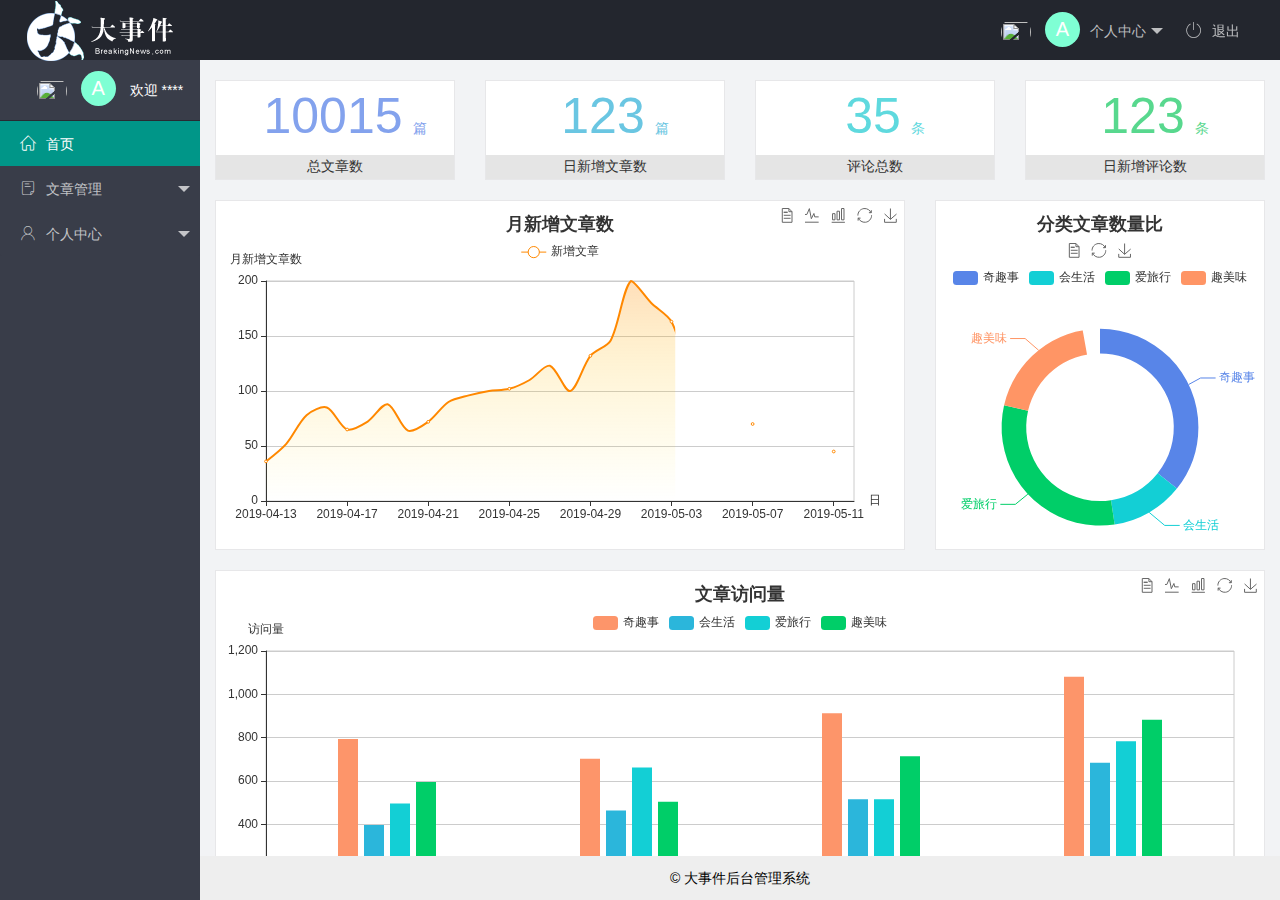
==== commit d855e839: "个人中心功能完成" ====
--- a/index.html
+++ b/index.html
@@ -18,28 +18,23 @@
     <div class="layui-layout layui-layout-admin">
         <div class="layui-header">
             <div class="layui-logo layui-hide-xs">
-                <img src="/assets/images/logo.png" alt="">
+                <img src="/assets/images/logo.png">
             </div>
             <!-- 头部区域（可配合layui 已有的水平导航） -->
             <ul class="layui-nav layui-layout-right">
                 <li class="layui-nav-item layui-hide layui-show-md-inline-block">
                     <a href="javascript:;" class="user_info">
-                        <img src="//tva1.sinaimg.cn/crop.0.0.118.118.180/5db11ff4gw1e77d3nqrv8j203b03cweg.jpg"
-                            class="layui-nav-img">
-                        <span class="text_avatar">A</span>
-                        个人中心
+                        <img src="//tva1.sinaimg.cn/crop.0.0.118.118.180/5db11ff4gw1e77d3nqrv8j203b03cweg.jpg" class="layui-nav-img">
+                        <span class="text_avatar">A</span>个人中心
                     </a>
                     <dl class="layui-nav-child">
-                        <dd><a href="">基本资料</a></dd>
-                        <dd><a href="">更换头像</a></dd>
-                        <dd><a href="">重置密码</a></dd>
+                        <dd><a href="/user/user_info.html" target="fm">基本资料</a></dd>
+                        <dd><a href="/user/user_avatar.html" target="fm">更换头像</a></dd>
+                        <dd><a href="/user/user_pwd.html" target="fm">重置密码</a></dd>
                     </dl>
                 </li>
                 <li class="layui-nav-item" lay-header-event="menuRight" lay-unselect>
-                    <a href="javascript:;" id="btnLogout">
-                        <span class="iconfont icon-tuichu"></span>
-                        退出
-                    </a>
+                    <a href="javascript:;" id="btnLogout"><span class="iconfont icon-tuichu"></span>退出</a>
                 </li>
             </ul>
         </div>
@@ -47,24 +42,17 @@
         <div class="layui-side layui-bg-black">
             <div class="layui-side-scroll">
                 <div href="javascript:;" class="user_info">
-                    <img src="//tva1.sinaimg.cn/crop.0.0.118.118.180/5db11ff4gw1e77d3nqrv8j203b03cweg.jpg"
-                        class="layui-nav-img">
+                    <img src="//tva1.sinaimg.cn/crop.0.0.118.118.180/5db11ff4gw1e77d3nqrv8j203b03cweg.jpg"class="layui-nav-img">
                     <span class="text_avatar">A</span>
                     <span id="welcome">欢迎 ****</span>
                 </div>
                 <!-- 左侧导航区域（可配合layui已有的垂直导航） -->
                 <ul class="layui-nav layui-nav-tree" lay-shrink="all" lay-filter="test">
-                    
                     <li class="layui-nav-item layui-this">
-                        <a href="javascript:;">
-                            <span class="iconfont icon-home"></span> 
-                            首页
-                        </a>
+                        <a href="javascript:;"><span class="iconfont icon-home"></span>首页</a>
                     </li>
                     <li class="layui-nav-item">
-                        <a class="" href="javascript:;">
-                            <span class="iconfont icon-16"></span>
-                             文章管理</a>
+                        <a class="" href="javascript:;"><span class="iconfont icon-16"></span>文章管理</a>
                         <dl class="layui-nav-child">
                             <dd><a href="javascript:;"><i class="layui-icon layui-icon-app"></i>文章类别</a></dd>
                             <dd><a href="javascript:;"><i class="layui-icon layui-icon-app"></i>文章列表</a></dd>
@@ -72,16 +60,11 @@
                         </dl>
                     </li>
                     <li class="layui-nav-item">
-                        <a href="javascript:;">
-                            <span class="iconfont icon-user"></span>
-                            个人中心
-                        </a>
+                        <a href="javascript:;"><span class="iconfont icon-user"></span>个人中心</a>
                         <dl class="layui-nav-child">
-                            <dd><a href="javascript:;">
-                                <i class="layui-icon layui-icon-app"></i>
-                                基本资料</a></dd>
-                            <dd><a href="javascript:;"><i class="layui-icon layui-icon-app"></i>更换头像</a></dd>
-                            <dd><a href=""><i class="layui-icon layui-icon-app"></i>重置密码</a></dd>
+                            <dd><a href="/user/user_info.html" target="fm"><i class="layui-icon layui-icon-app"></i>基本资料</a></dd>
+                            <dd><a href="/user/user_avatar.html" target="fm"><i class="layui-icon layui-icon-app"></i>更换头像</a></dd>
+                            <dd><a href="/user/user_pwd.html" target="fm"><i class="layui-icon layui-icon-app"></i>重置密码</a></dd>
                         </dl>
                     </li>
                 </ul>
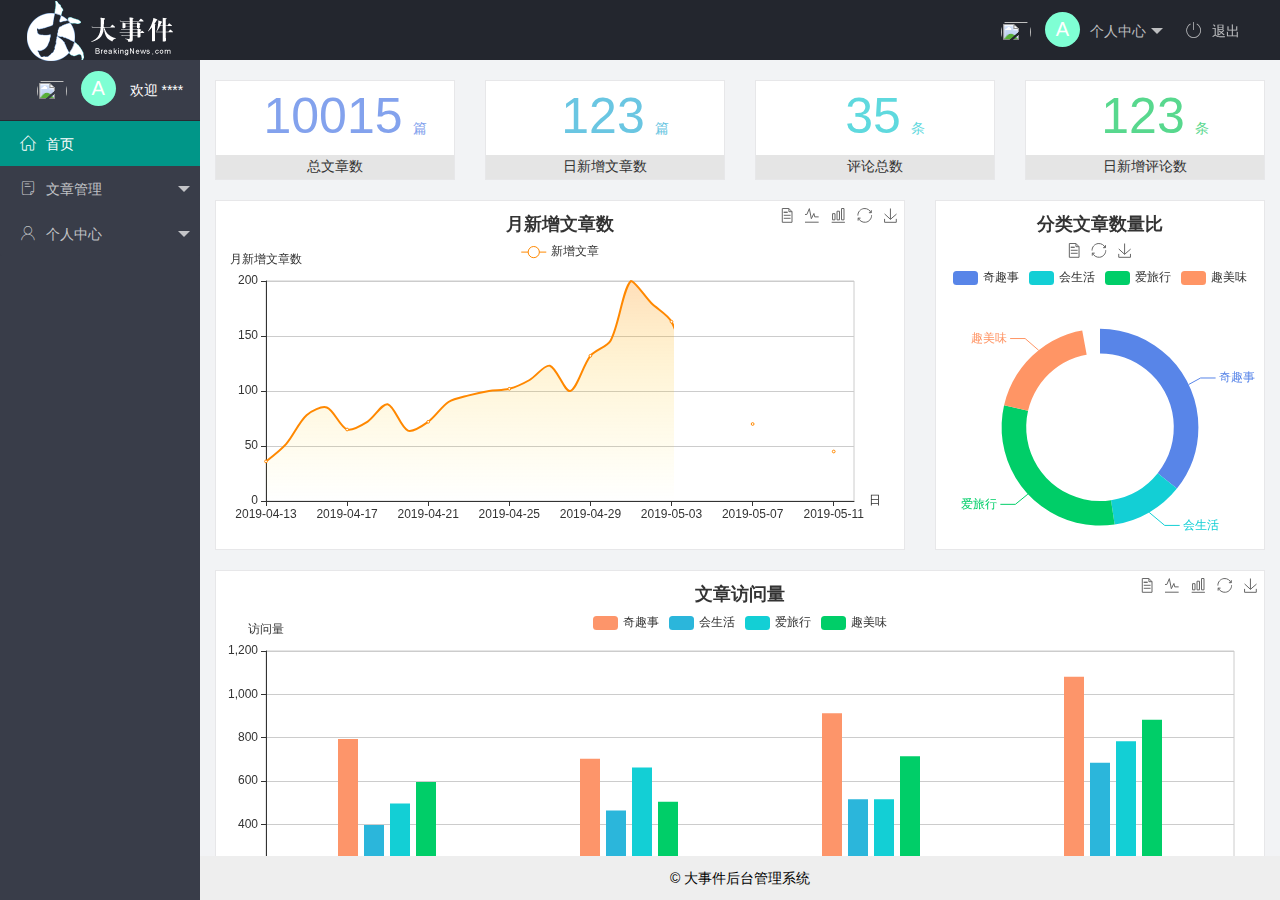
==== commit e11cae10: "首页跳转" ====
--- a/index.html
+++ b/index.html
@@ -49,7 +49,7 @@
                 <!-- 左侧导航区域（可配合layui已有的垂直导航） -->
                 <ul class="layui-nav layui-nav-tree" lay-shrink="all" lay-filter="test">
                     <li class="layui-nav-item layui-this">
-                        <a href="javascript:;"><span class="iconfont icon-home"></span>首页</a>
+                        <a href="/home/dashboard.html" target="fm"><span class="iconfont icon-home"></span>首页</a>
                     </li>
                     <li class="layui-nav-item">
                         <a class="" href="javascript:;"><span class="iconfont icon-16"></span>文章管理</a>
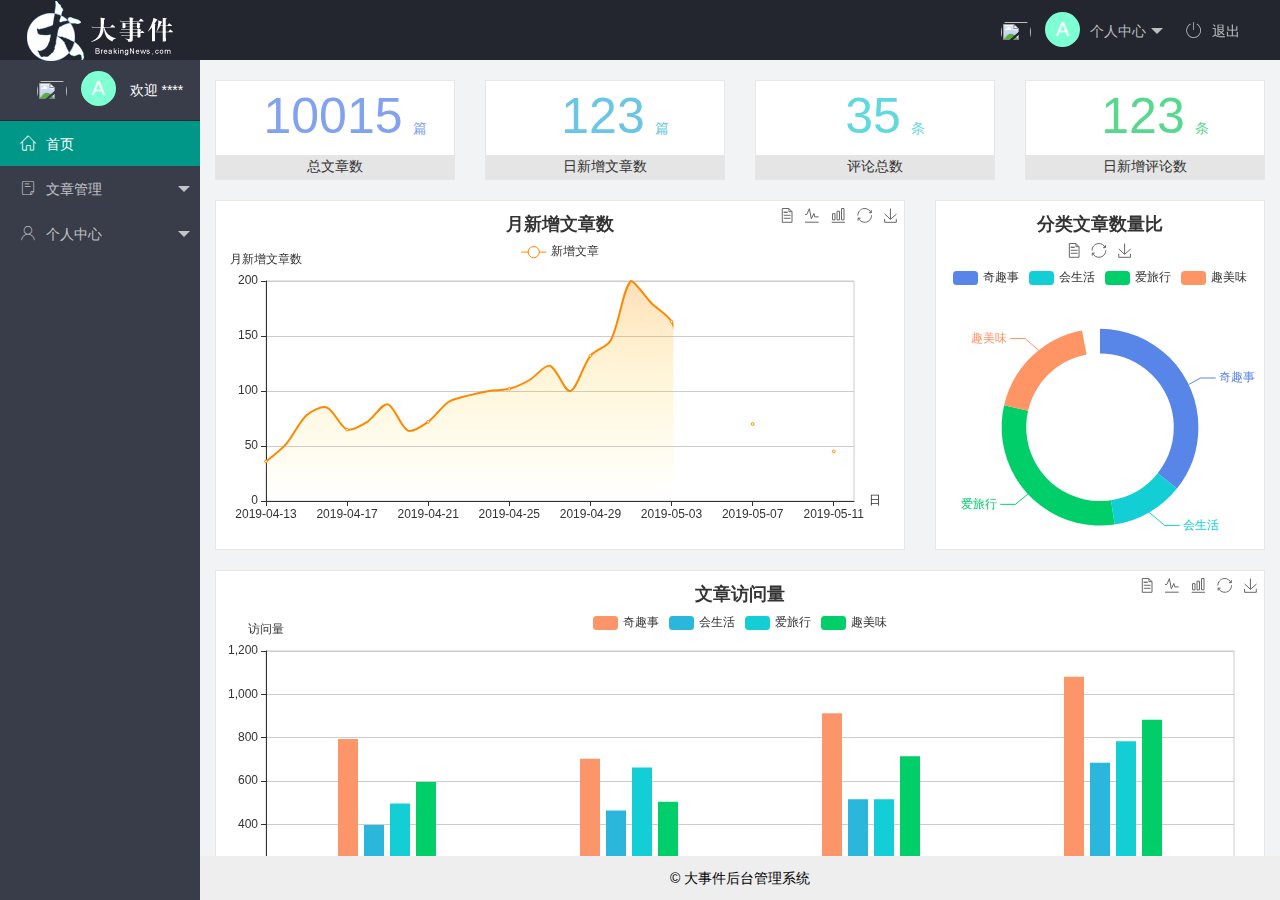
==== commit dacc5b09: "就写了文章分类" ====
--- a/index.html
+++ b/index.html
@@ -54,7 +54,7 @@
                     <li class="layui-nav-item">
                         <a class="" href="javascript:;"><span class="iconfont icon-16"></span>文章管理</a>
                         <dl class="layui-nav-child">
-                            <dd><a href="javascript:;"><i class="layui-icon layui-icon-app"></i>文章类别</a></dd>
+                            <dd><a href="/article/art_cate.html" target="fm"><i class="layui-icon layui-icon-app"></i>文章类别</a></dd>
                             <dd><a href="javascript:;"><i class="layui-icon layui-icon-app"></i>文章列表</a></dd>
                             <dd><a href="javascript:;"><i class="layui-icon layui-icon-app"></i>发布文章</a></dd>
                         </dl>
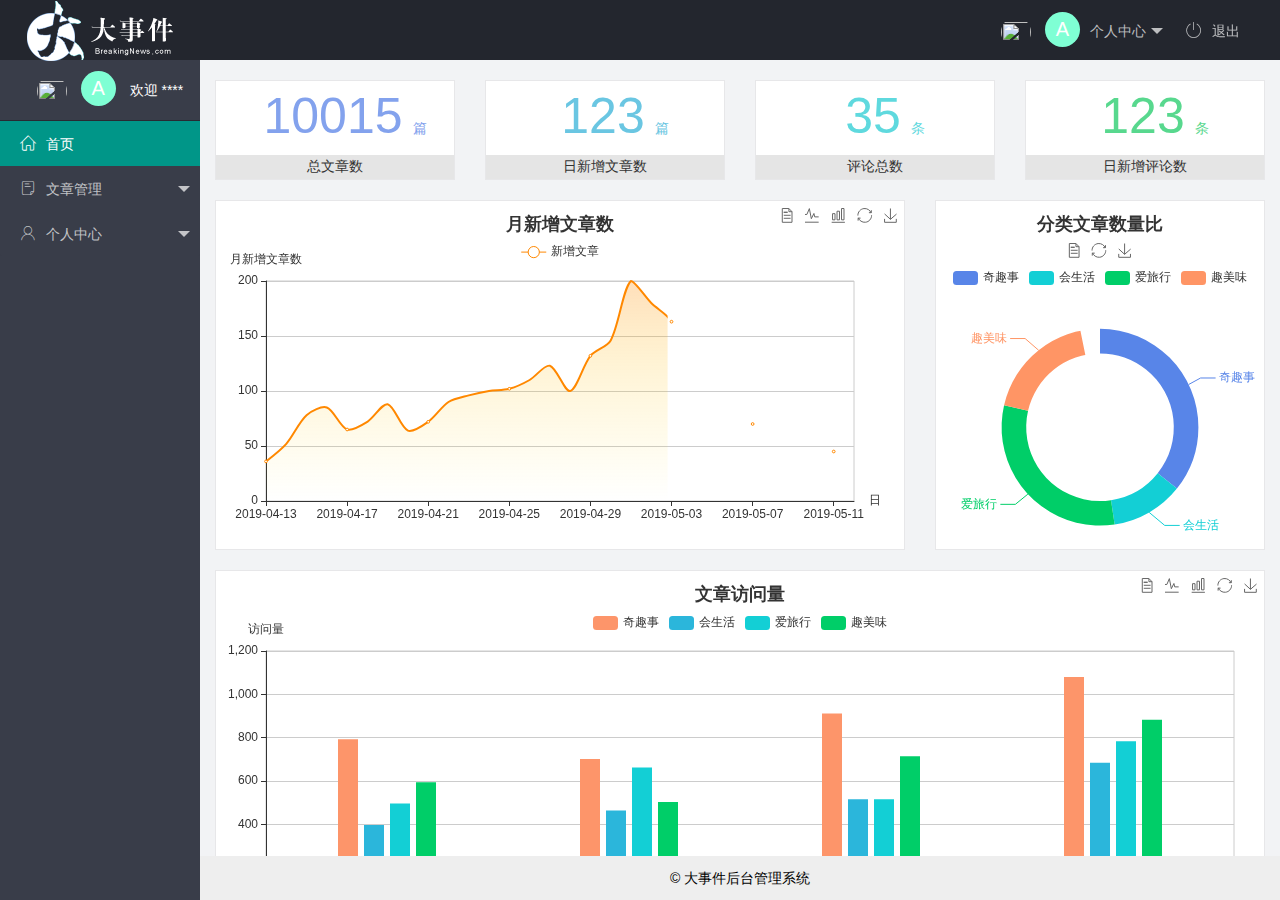
==== commit b3089804: "文章列表功能" ====
--- a/index.html
+++ b/index.html
@@ -55,7 +55,7 @@
                         <a class="" href="javascript:;"><span class="iconfont icon-16"></span>文章管理</a>
                         <dl class="layui-nav-child">
                             <dd><a href="/article/art_cate.html" target="fm"><i class="layui-icon layui-icon-app"></i>文章类别</a></dd>
-                            <dd><a href="javascript:;"><i class="layui-icon layui-icon-app"></i>文章列表</a></dd>
+                            <dd><a href="/article/art_list.html" target="fm"><i class="layui-icon layui-icon-app"></i>文章列表</a></dd>
                             <dd><a href="javascript:;"><i class="layui-icon layui-icon-app"></i>发布文章</a></dd>
                         </dl>
                     </li>
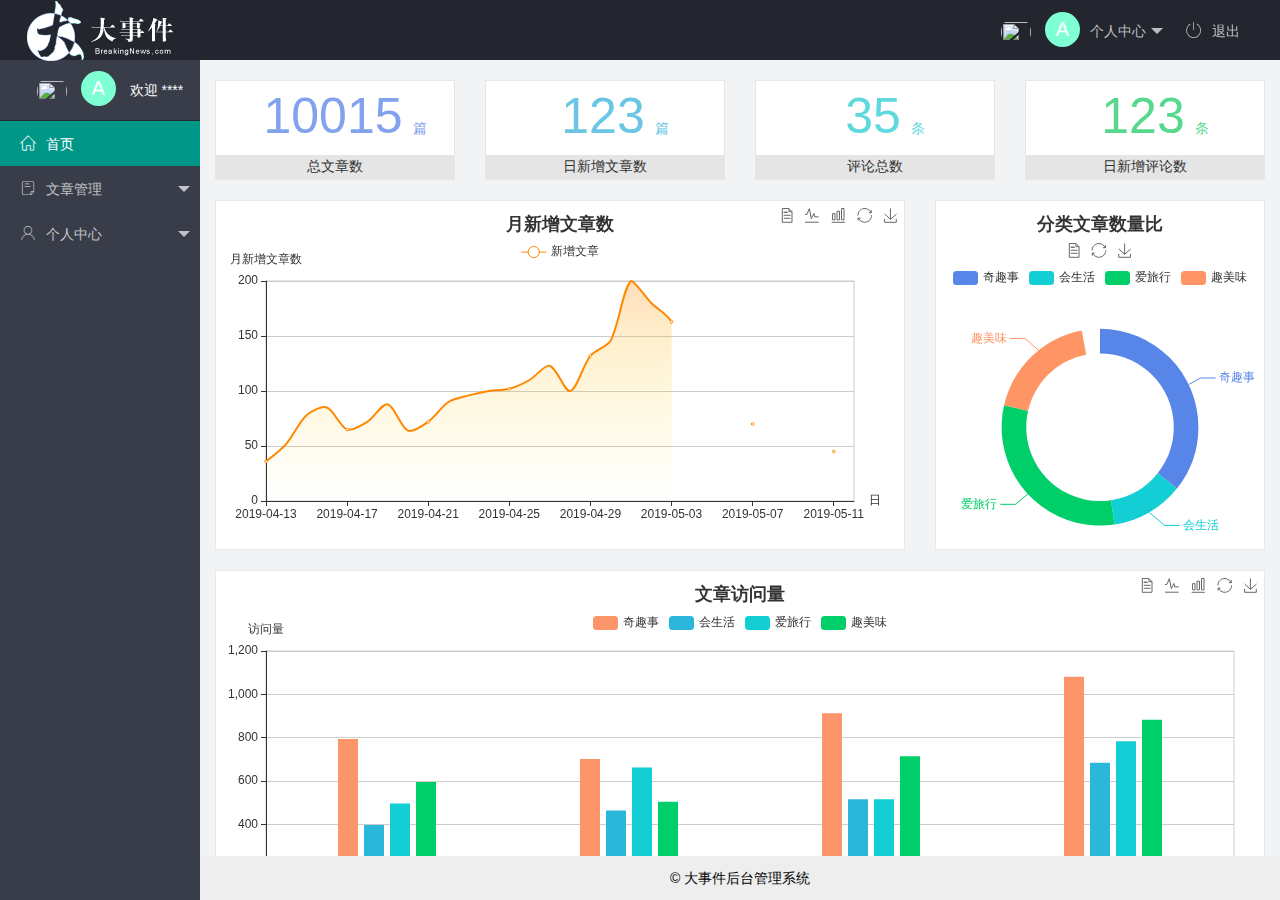
==== commit 637249df: "项目结束" ====
--- a/index.html
+++ b/index.html
@@ -56,7 +56,7 @@
                         <dl class="layui-nav-child">
                             <dd><a href="/article/art_cate.html" target="fm"><i class="layui-icon layui-icon-app"></i>文章类别</a></dd>
                             <dd><a href="/article/art_list.html" target="fm"><i class="layui-icon layui-icon-app"></i>文章列表</a></dd>
-                            <dd><a href="javascript:;"><i class="layui-icon layui-icon-app"></i>发布文章</a></dd>
+                            <dd><a href="/article/art_pub.html" target="fm"><i class="layui-icon layui-icon-app"></i>发布文章</a></dd>
                         </dl>
                     </li>
                     <li class="layui-nav-item">
